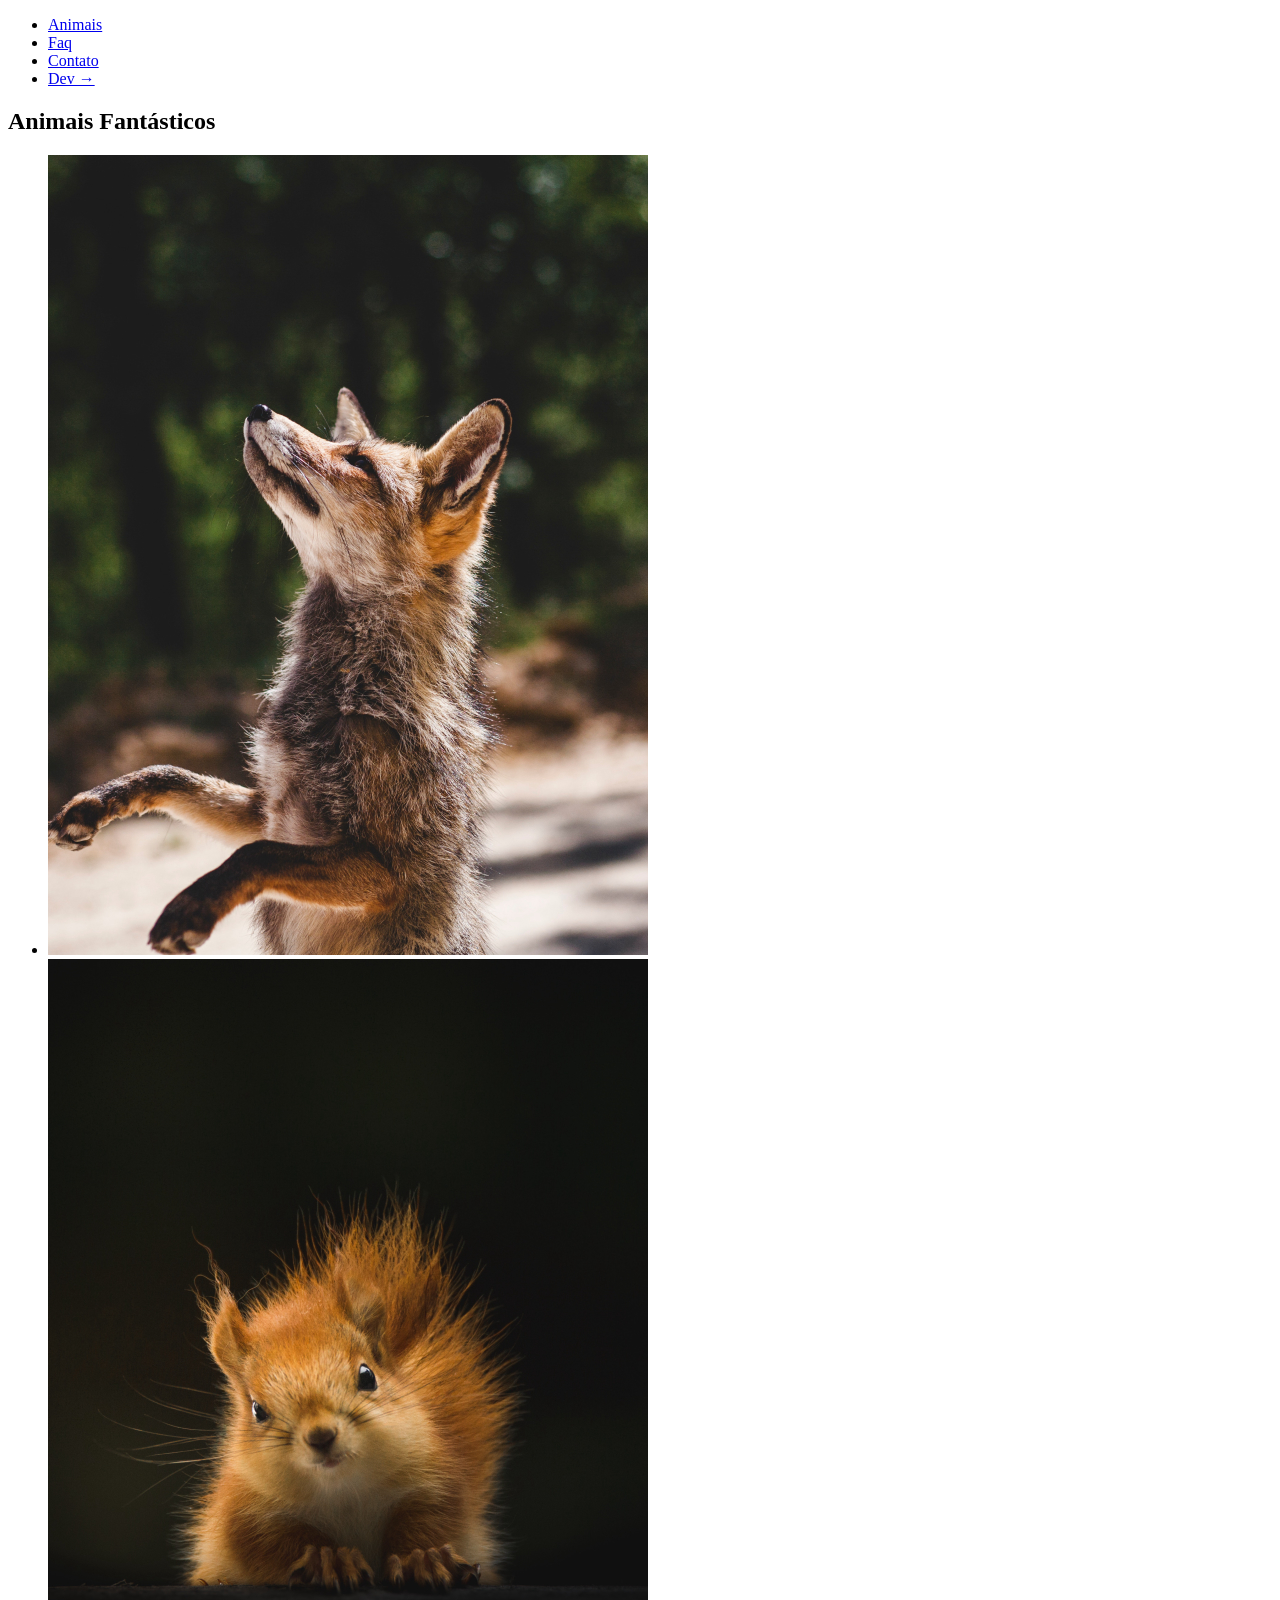
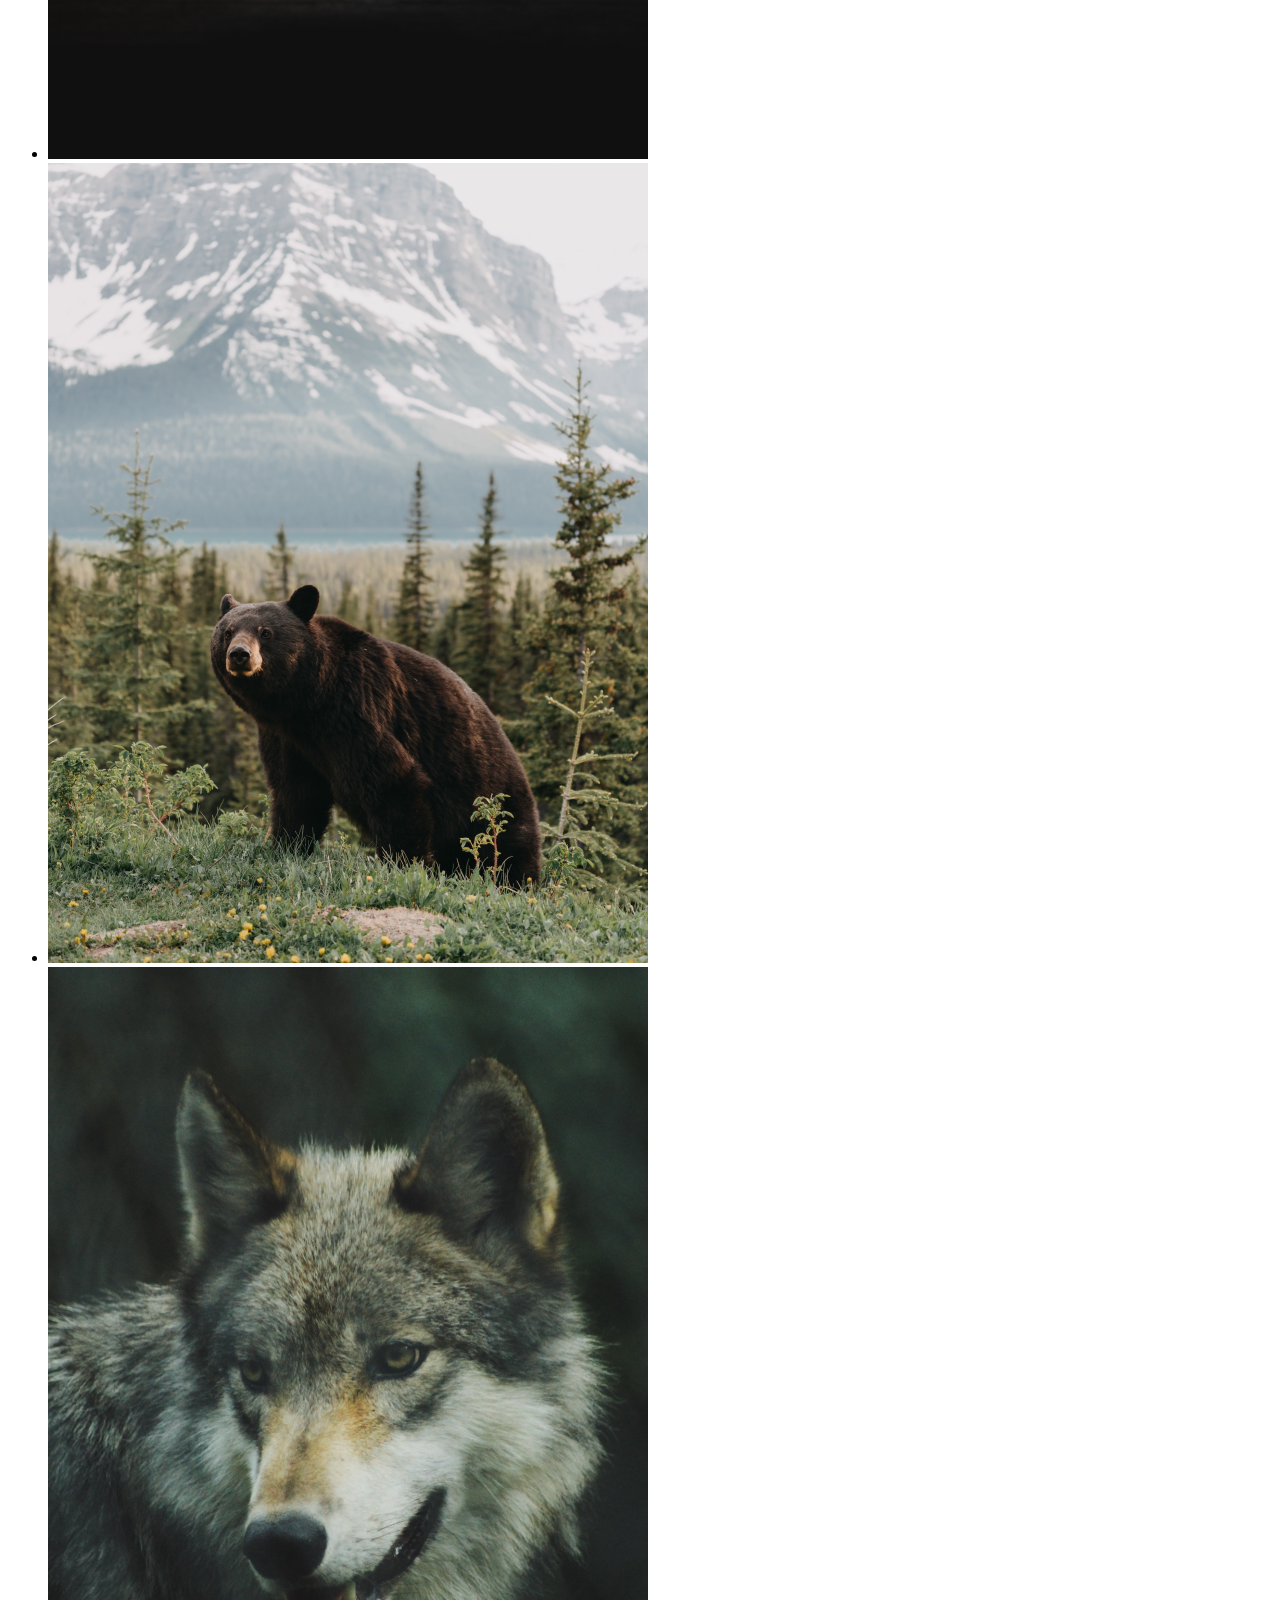
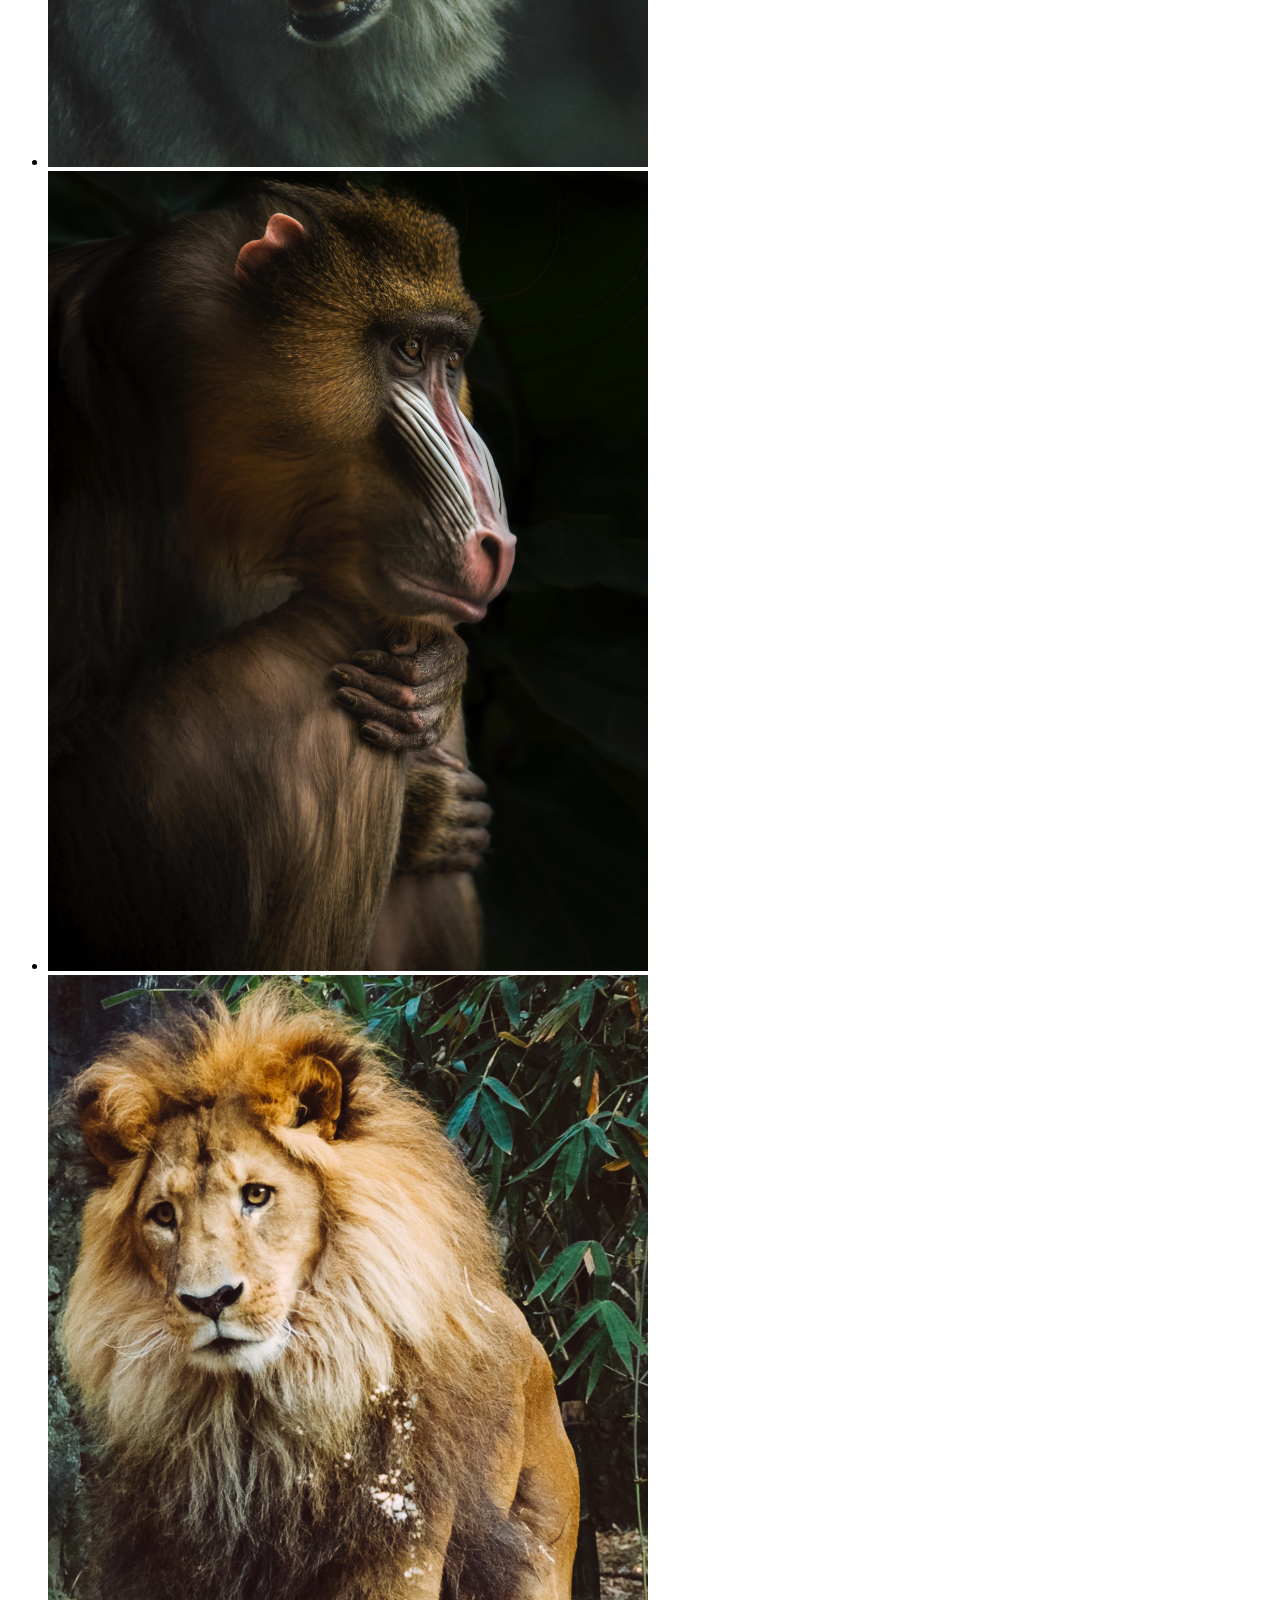
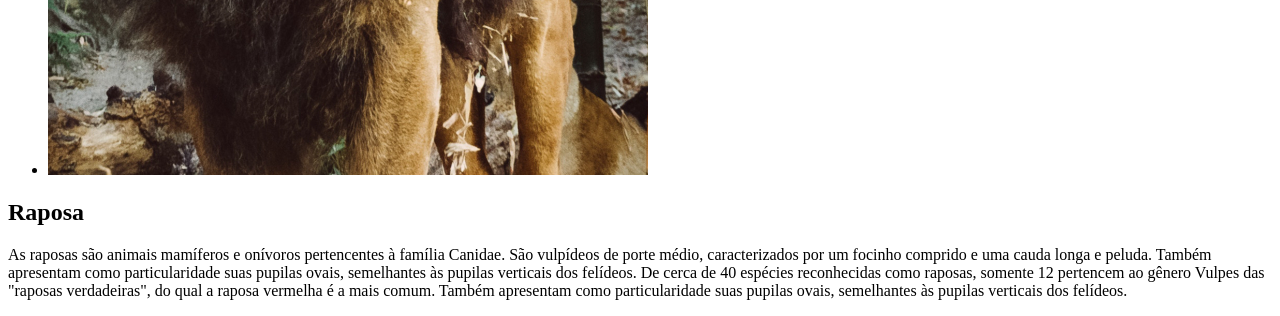
==== animais-fantasticos/index.html @ edff0da5 "first commit do projeto Animais Fantásticos" ====
<!DOCTYPE html>
<html lang="pt-br">
  <head>
    <meta charset="UTF-8" />
    <meta name="viewport" content="width=device-width, initial-scale=1.0" />
    <title>Animais Fantásticos</title>
    <link rel="stylesheet" href="./css/style.css" />
  </head>
  <body>
    <nav class="menu">
      <ul>
        <li><a href="#animais">Animais</a></li>
        <li><a href="#faq">Faq</a></li>
        <li><a href="#contato">Contato</a></li>
        <li><a href="https://www.origamid.com/">Dev →</a></li>
      </ul>
    </nav>
    <section class="grid-section animais" id="animais">
      <h1 class="titulo">Animais Fantásticos</h1>
      <ul>
        <li><img src="./img/imagem1.jpg" /></li>
        <li><img src="./img/imagem2.jpg" /></li>
        <li><img src="./img/imagem3.jpg" /></li>
        <li><img src="./img/imagem4.jpg" /></li>
        <li><img src="./img/imagem5.jpg" /></li>
        <li><img src="./img/imagem6.jpg" /></li>
      </ul>
      <div class="animais-descricao">
        <section>
          <h2>Raposa</h2>
          <p>
            As raposas são animais mamíferos e onívoros pertencentes à família
            Canidae. São vulpídeos de porte médio, caracterizados por um focinho
            comprido e uma cauda longa e peluda. Também apresentam como
            particularidade suas pupilas ovais, semelhantes às pupilas verticais
            dos felídeos. De cerca de 40 espécies reconhecidas como raposas,
            somente 12 pertencem ao gênero Vulpes das "raposas verdadeiras", do
            qual a raposa vermelha é a mais comum. Também apresentam como
            particularidade suas pupilas ovais, semelhantes às pupilas verticais
            dos felídeos.
          </p>
        </section>
      </div>
    </section>

    <script src="./script.js"></script>
  </body>
</html>
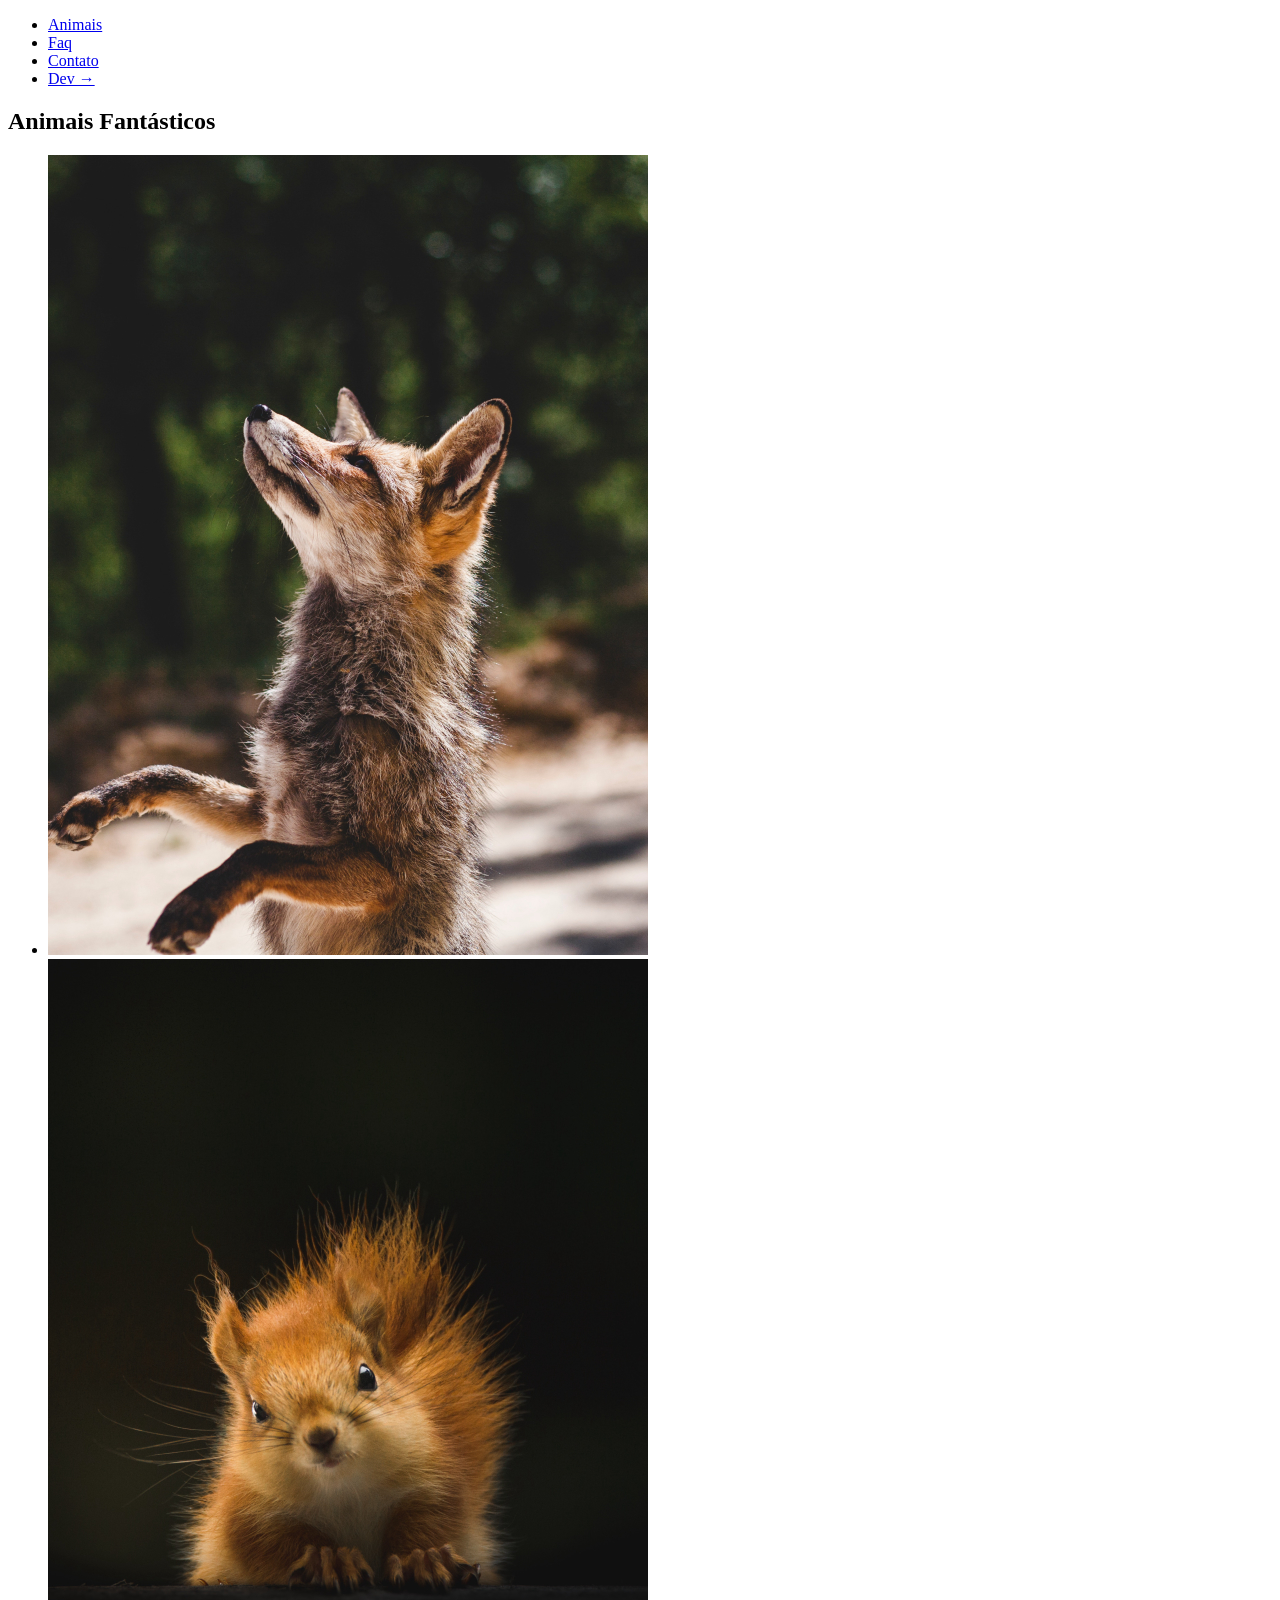
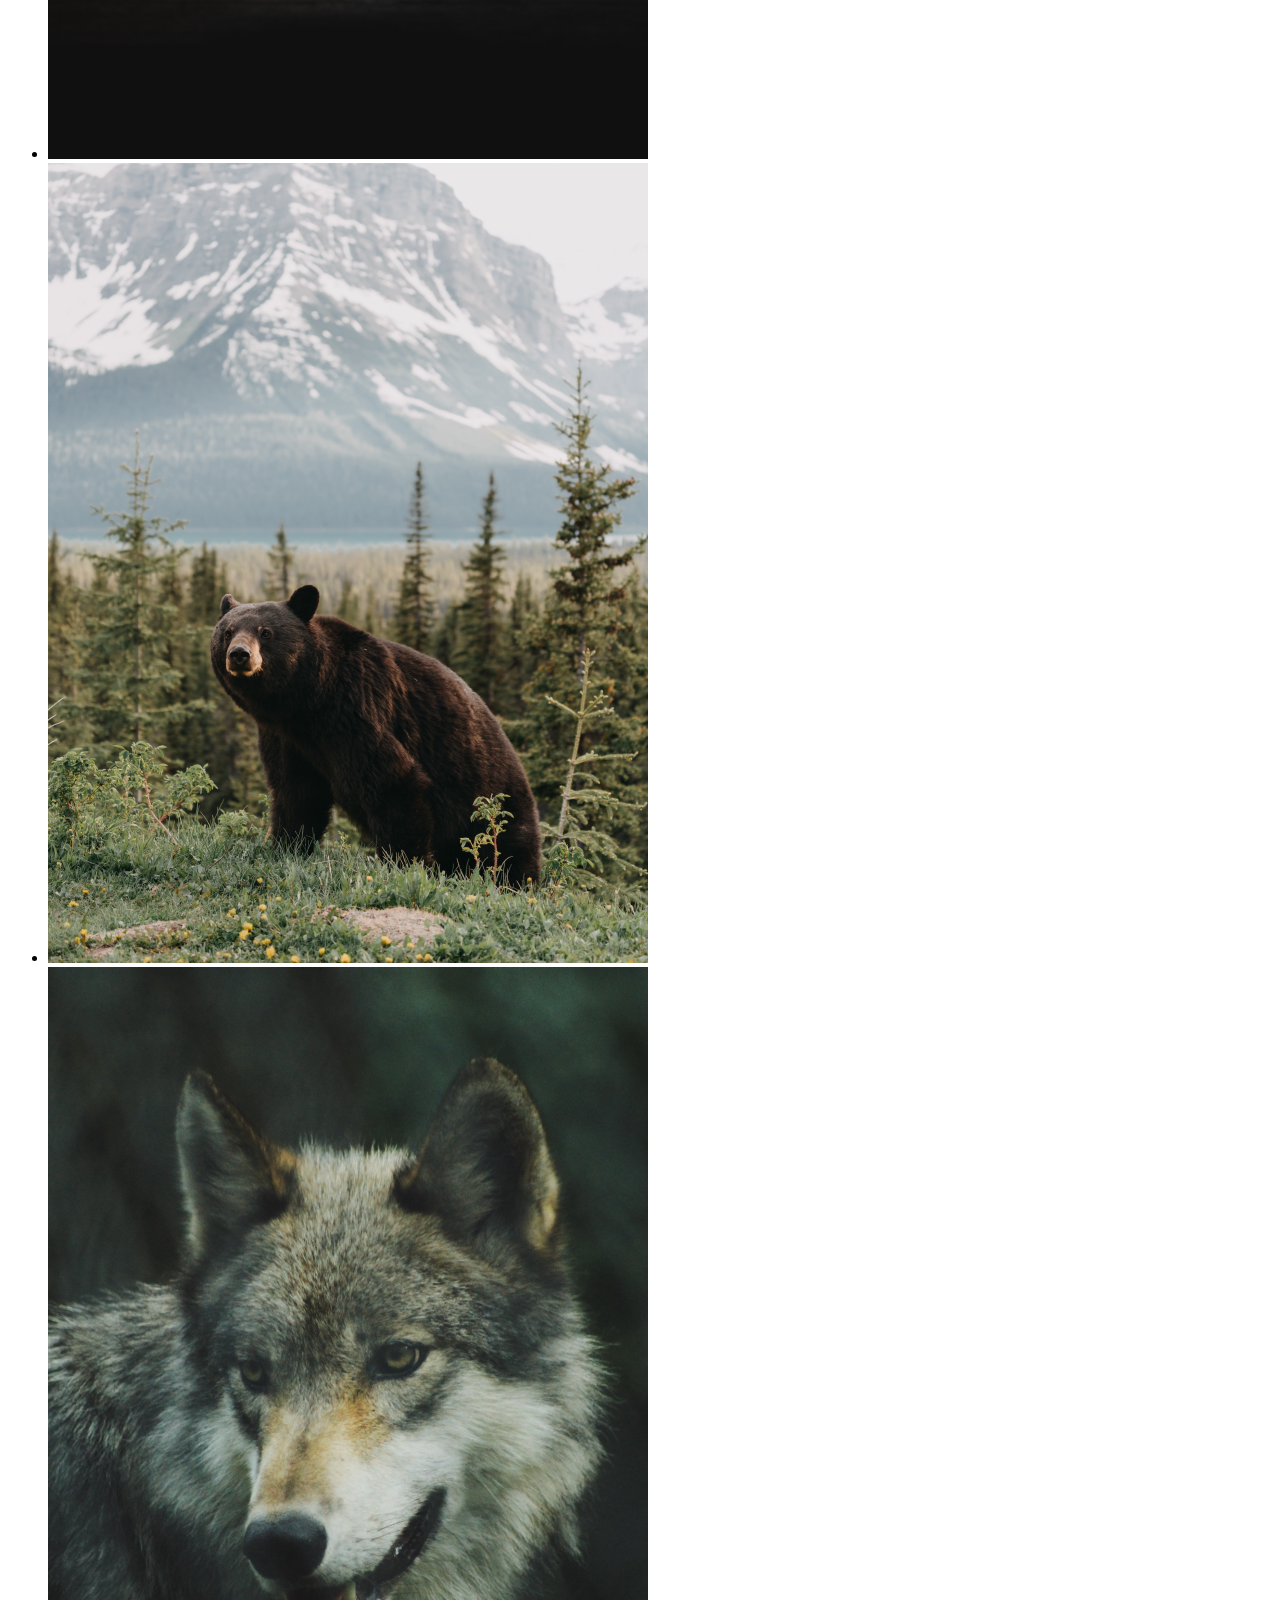
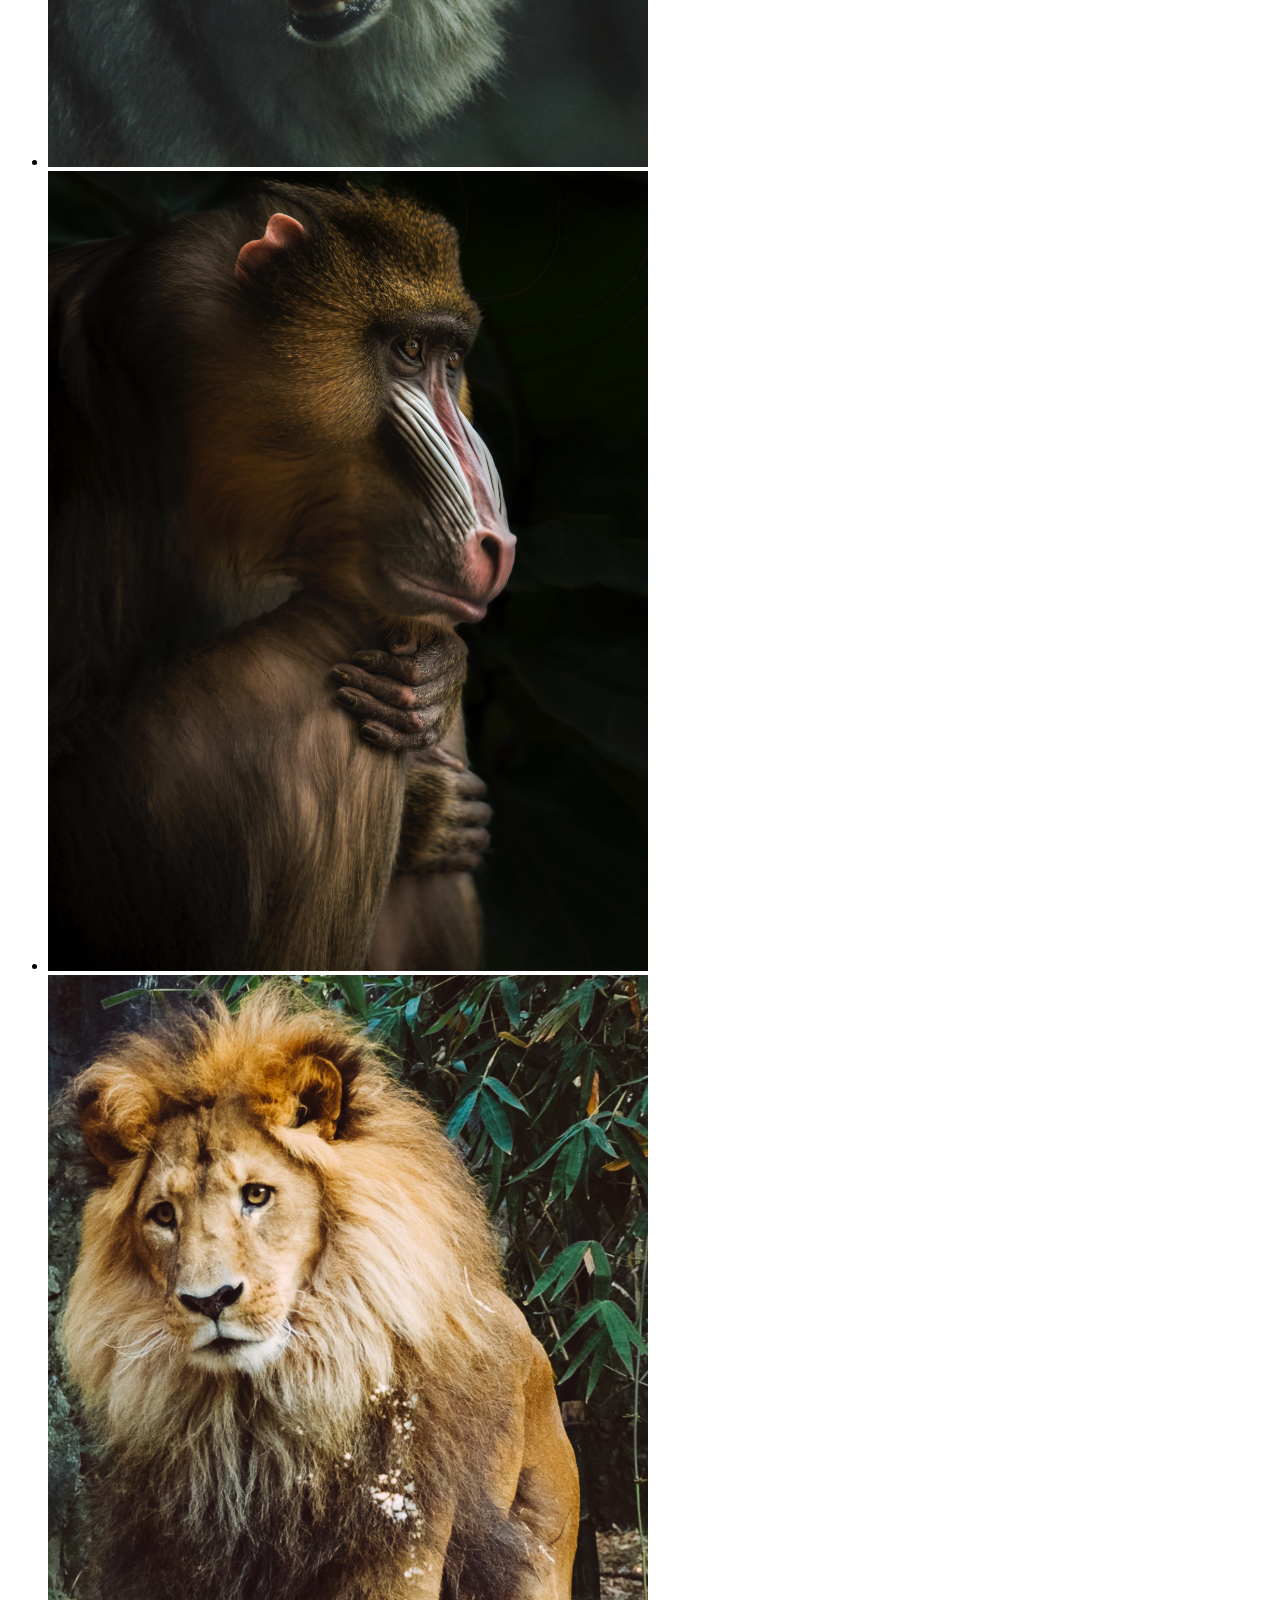
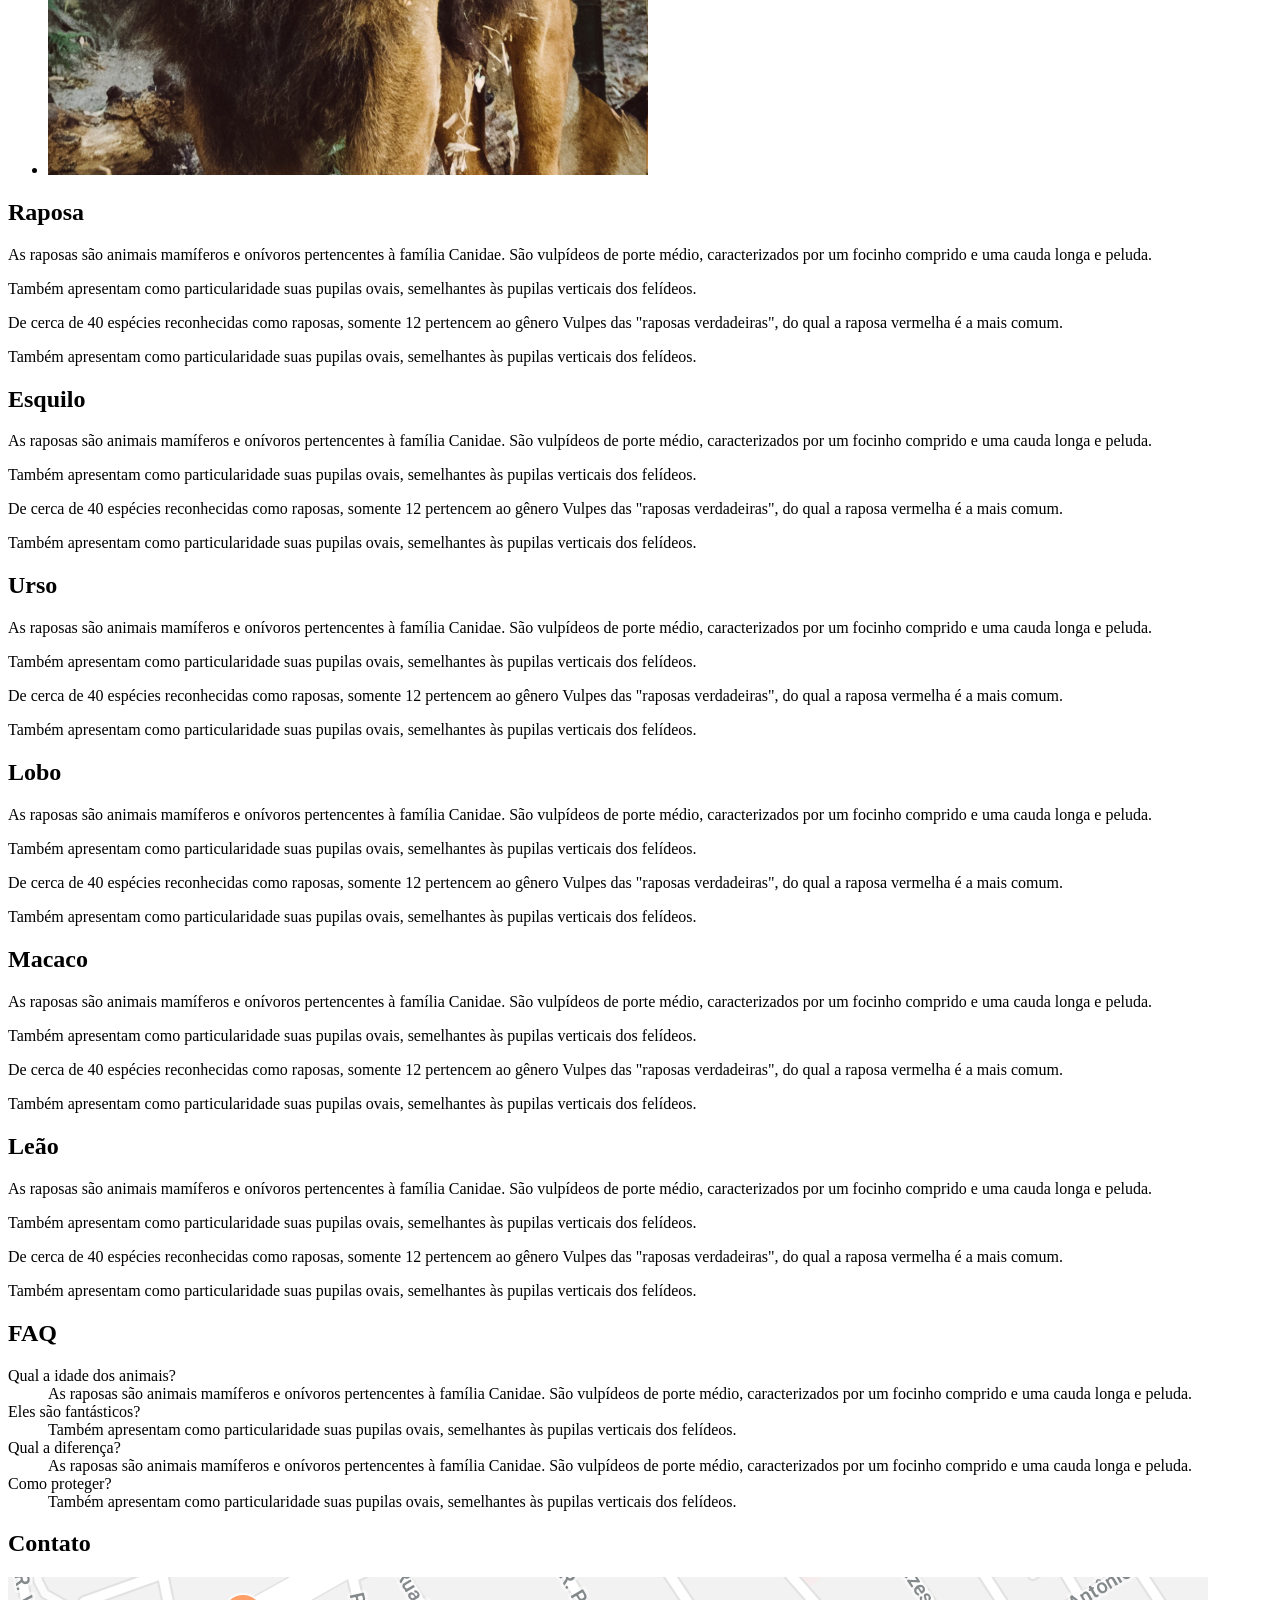
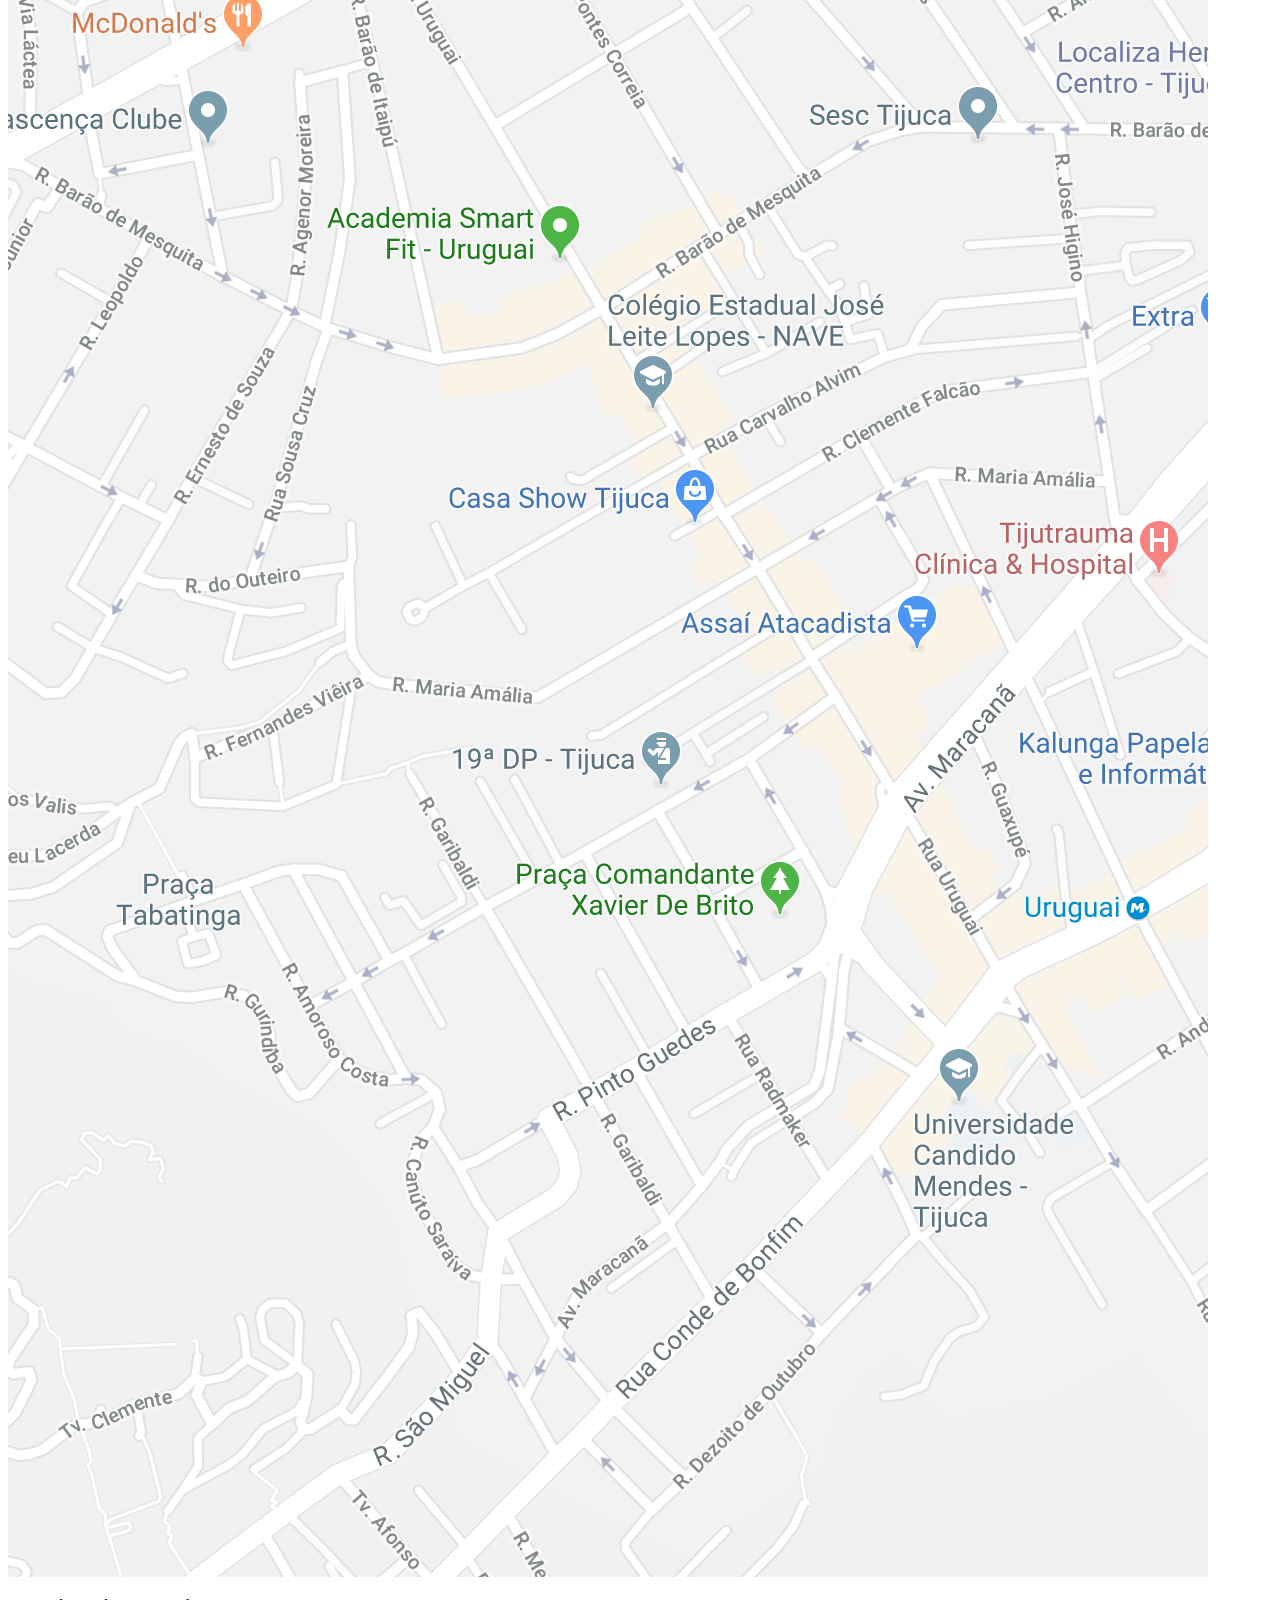
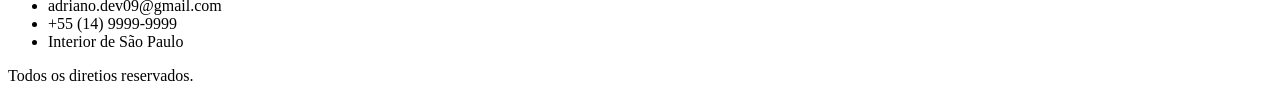
==== commit 6af6086a: "Adicionado a estrutura do site" ====
--- a/animais-fantasticos/index.html
+++ b/animais-fantasticos/index.html
@@ -28,21 +28,181 @@
       <div class="animais-descricao">
         <section>
           <h2>Raposa</h2>
-          <p>
-            As raposas são animais mamíferos e onívoros pertencentes à família
-            Canidae. São vulpídeos de porte médio, caracterizados por um focinho
-            comprido e uma cauda longa e peluda. Também apresentam como
-            particularidade suas pupilas ovais, semelhantes às pupilas verticais
-            dos felídeos. De cerca de 40 espécies reconhecidas como raposas,
-            somente 12 pertencem ao gênero Vulpes das "raposas verdadeiras", do
-            qual a raposa vermelha é a mais comum. Também apresentam como
-            particularidade suas pupilas ovais, semelhantes às pupilas verticais
-            dos felídeos.
+
+          <p>
+            As raposas são animais mamíferos e onívoros pertencentes à família
+            Canidae. São vulpídeos de porte médio, caracterizados por um focinho
+            comprido e uma cauda longa e peluda.
+          </p>
+          <p>
+            Também apresentam como particularidade suas pupilas ovais,
+            semelhantes às pupilas verticais dos felídeos.
+          </p>
+          <p>
+            De cerca de 40 espécies reconhecidas como raposas, somente 12
+            pertencem ao gênero Vulpes das "raposas verdadeiras", do qual a
+            raposa vermelha é a mais comum.
+          </p>
+          <p>
+            Também apresentam como particularidade suas pupilas ovais,
+            semelhantes às pupilas verticais dos felídeos.
+          </p>
+        </section>
+        <section>
+          <h2>Esquilo</h2>
+
+          <p>
+            As raposas são animais mamíferos e onívoros pertencentes à família
+            Canidae. São vulpídeos de porte médio, caracterizados por um focinho
+            comprido e uma cauda longa e peluda.
+          </p>
+          <p>
+            Também apresentam como particularidade suas pupilas ovais,
+            semelhantes às pupilas verticais dos felídeos.
+          </p>
+          <p>
+            De cerca de 40 espécies reconhecidas como raposas, somente 12
+            pertencem ao gênero Vulpes das "raposas verdadeiras", do qual a
+            raposa vermelha é a mais comum.
+          </p>
+          <p>
+            Também apresentam como particularidade suas pupilas ovais,
+            semelhantes às pupilas verticais dos felídeos.
+          </p>
+        </section>
+
+        <section>
+          <h2>Urso</h2>
+
+          <p>
+            As raposas são animais mamíferos e onívoros pertencentes à família
+            Canidae. São vulpídeos de porte médio, caracterizados por um focinho
+            comprido e uma cauda longa e peluda.
+          </p>
+          <p>
+            Também apresentam como particularidade suas pupilas ovais,
+            semelhantes às pupilas verticais dos felídeos.
+          </p>
+          <p>
+            De cerca de 40 espécies reconhecidas como raposas, somente 12
+            pertencem ao gênero Vulpes das "raposas verdadeiras", do qual a
+            raposa vermelha é a mais comum.
+          </p>
+          <p>
+            Também apresentam como particularidade suas pupilas ovais,
+            semelhantes às pupilas verticais dos felídeos.
+          </p>
+        </section>
+
+        <section>
+          <h2>Lobo</h2>
+
+          <p>
+            As raposas são animais mamíferos e onívoros pertencentes à família
+            Canidae. São vulpídeos de porte médio, caracterizados por um focinho
+            comprido e uma cauda longa e peluda.
+          </p>
+          <p>
+            Também apresentam como particularidade suas pupilas ovais,
+            semelhantes às pupilas verticais dos felídeos.
+          </p>
+          <p>
+            De cerca de 40 espécies reconhecidas como raposas, somente 12
+            pertencem ao gênero Vulpes das "raposas verdadeiras", do qual a
+            raposa vermelha é a mais comum.
+          </p>
+          <p>
+            Também apresentam como particularidade suas pupilas ovais,
+            semelhantes às pupilas verticais dos felídeos.
+          </p>
+        </section>
+
+        <section>
+          <h2>Macaco</h2>
+
+          <p>
+            As raposas são animais mamíferos e onívoros pertencentes à família
+            Canidae. São vulpídeos de porte médio, caracterizados por um focinho
+            comprido e uma cauda longa e peluda.
+          </p>
+          <p>
+            Também apresentam como particularidade suas pupilas ovais,
+            semelhantes às pupilas verticais dos felídeos.
+          </p>
+          <p>
+            De cerca de 40 espécies reconhecidas como raposas, somente 12
+            pertencem ao gênero Vulpes das "raposas verdadeiras", do qual a
+            raposa vermelha é a mais comum.
+          </p>
+          <p>
+            Também apresentam como particularidade suas pupilas ovais,
+            semelhantes às pupilas verticais dos felídeos.
+          </p>
+        </section>
+
+        <section>
+          <h2>Leão</h2>
+
+          <p>
+            As raposas são animais mamíferos e onívoros pertencentes à família
+            Canidae. São vulpídeos de porte médio, caracterizados por um focinho
+            comprido e uma cauda longa e peluda.
+          </p>
+          <p>
+            Também apresentam como particularidade suas pupilas ovais,
+            semelhantes às pupilas verticais dos felídeos.
+          </p>
+          <p>
+            De cerca de 40 espécies reconhecidas como raposas, somente 12
+            pertencem ao gênero Vulpes das "raposas verdadeiras", do qual a
+            raposa vermelha é a mais comum.
+          </p>
+          <p>
+            Também apresentam como particularidade suas pupilas ovais,
+            semelhantes às pupilas verticais dos felídeos.
           </p>
         </section>
       </div>
     </section>
-
+    <section class="grid-section faq" id="faq">
+      <h1>FAQ</h1>
+      <dl>
+        <dt>Qual a idade dos animais?</dt>
+        <dd>
+          As raposas são animais mamíferos e onívoros pertencentes à família
+          Canidae. São vulpídeos de porte médio, caracterizados por um focinho
+          comprido e uma cauda longa e peluda.
+        </dd>
+        <dt>Eles são fantásticos?</dt>
+        <dd>
+          Também apresentam como particularidade suas pupilas ovais, semelhantes
+          às pupilas verticais dos felídeos.
+        </dd>
+        <dt>Qual a diferença?</dt>
+        <dd>
+          As raposas são animais mamíferos e onívoros pertencentes à família
+          Canidae. São vulpídeos de porte médio, caracterizados por um focinho
+          comprido e uma cauda longa e peluda.
+        </dd>
+        <dt>Como proteger?</dt>
+        <dd>
+          Também apresentam como particularidade suas pupilas ovais, semelhantes
+          às pupilas verticais dos felídeos.
+        </dd>
+      </dl>
+    </section>
+    <section class="grid-section contato" id="contato">
+      <h1>Contato</h1>
+      <div class="mapa"><img src="./img/mapa.png" /></div>
+      <ul class="dados">
+        <li>adriano.dev09@gmail.com</li>
+        <li>+55 (14) 9999-9999</li>
+        <li>Interior de São Paulo</li>
+      </ul>
+    </section>
+    <footer class="copy">
+      <p>Todos os diretios reservados.</p>
+    </footer>
     <script src="./script.js"></script>
   </body>
 </html>
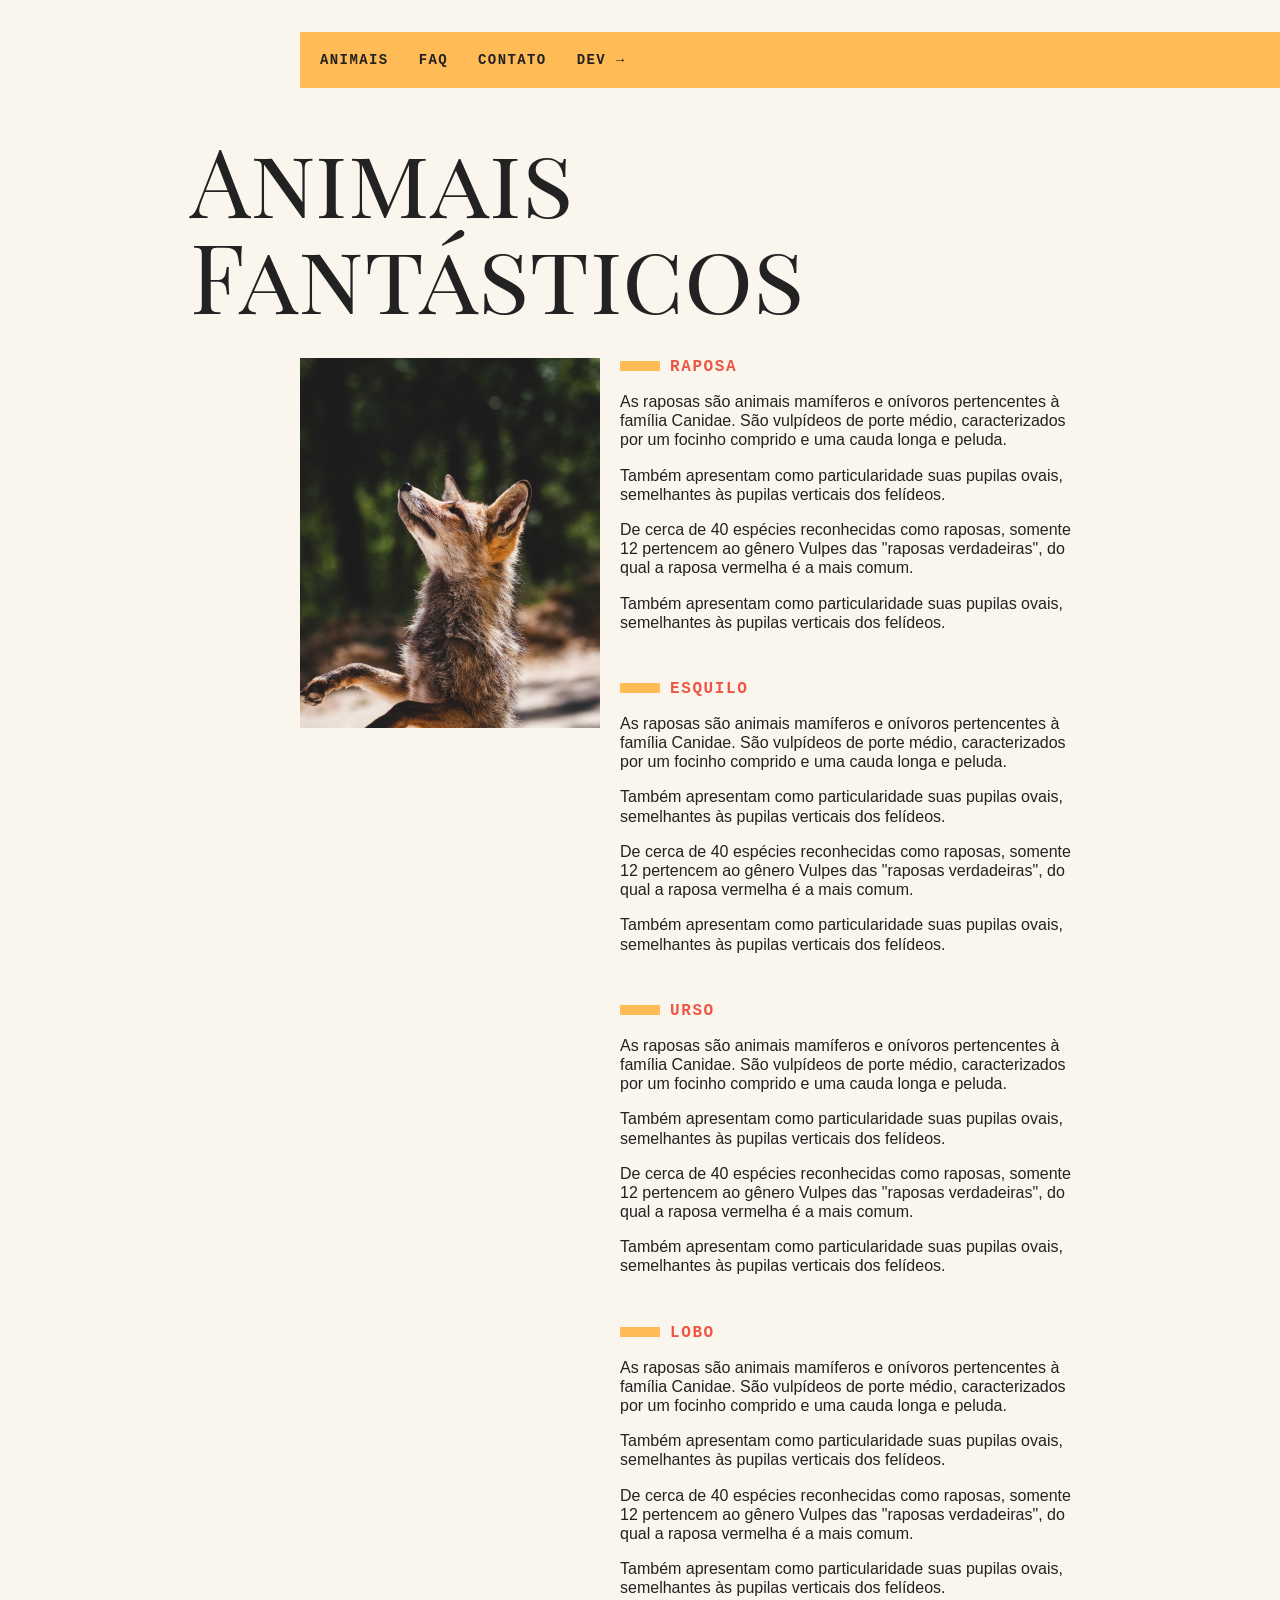
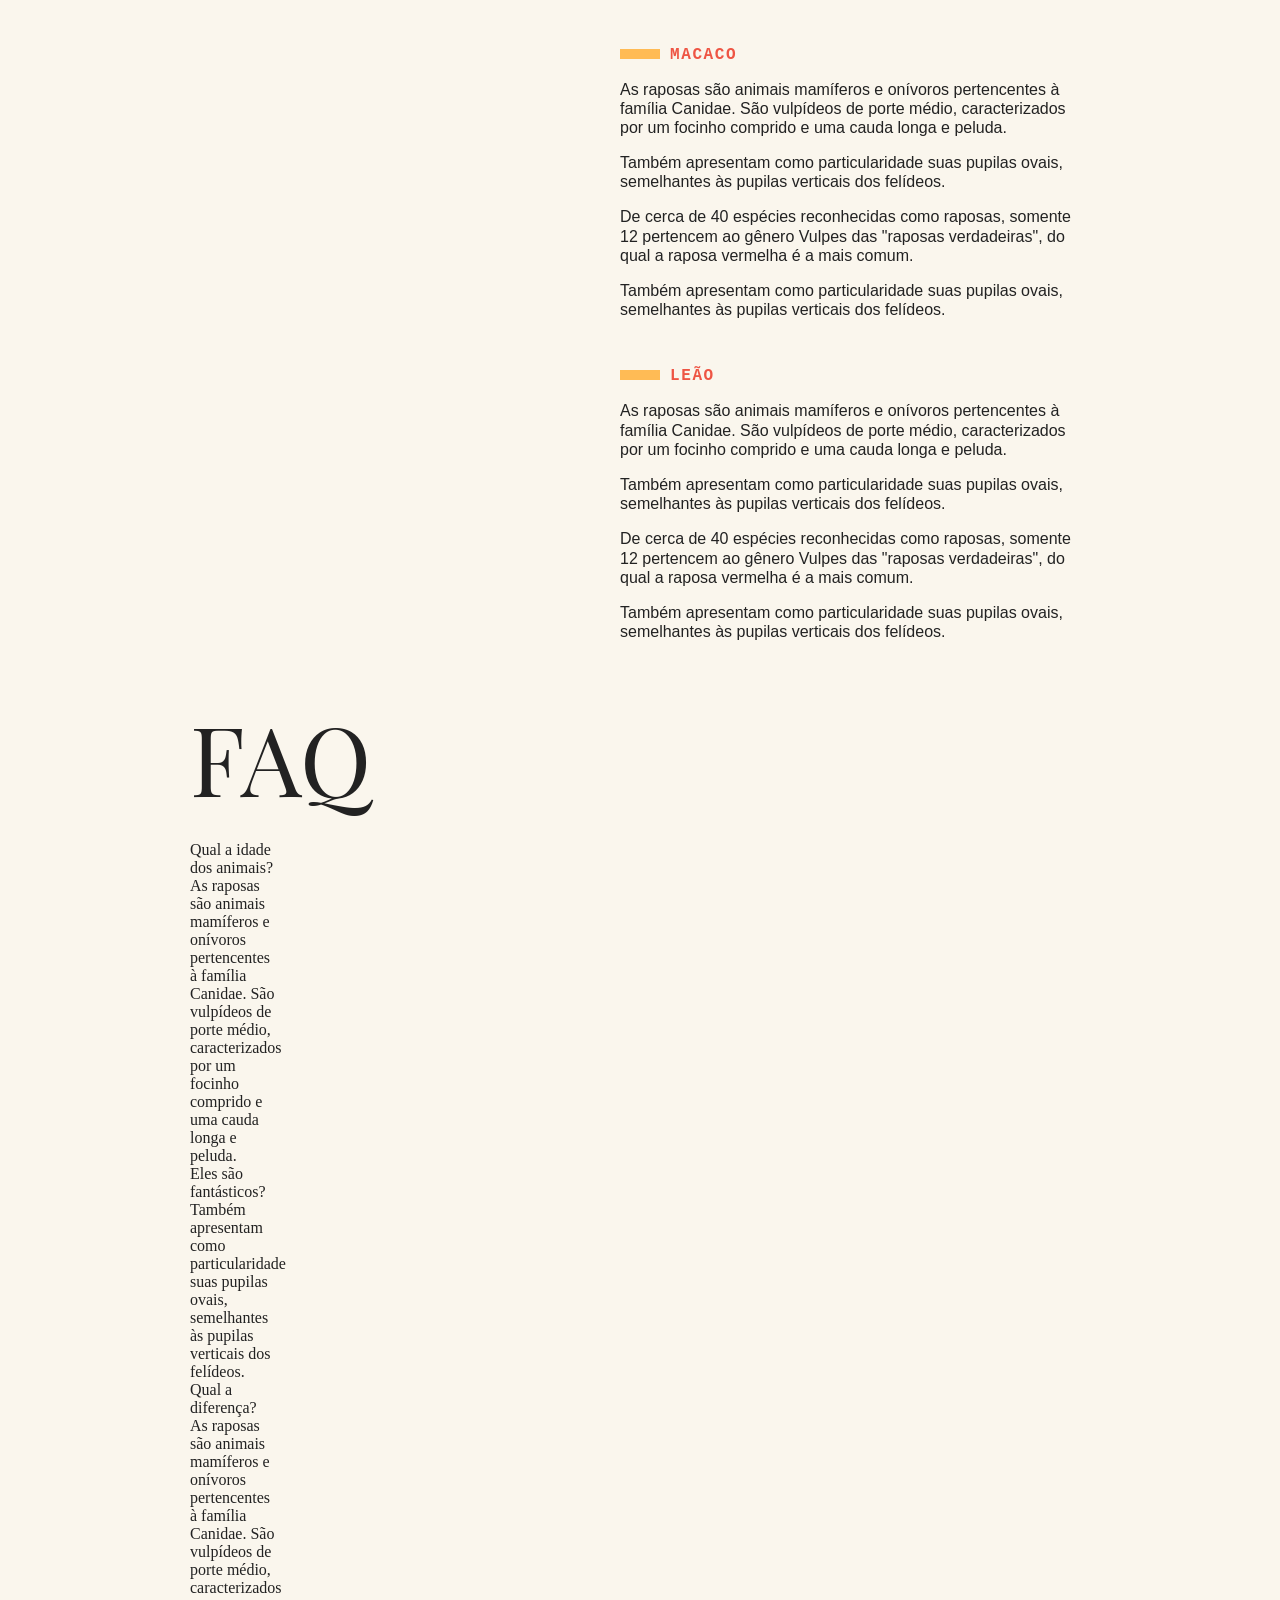
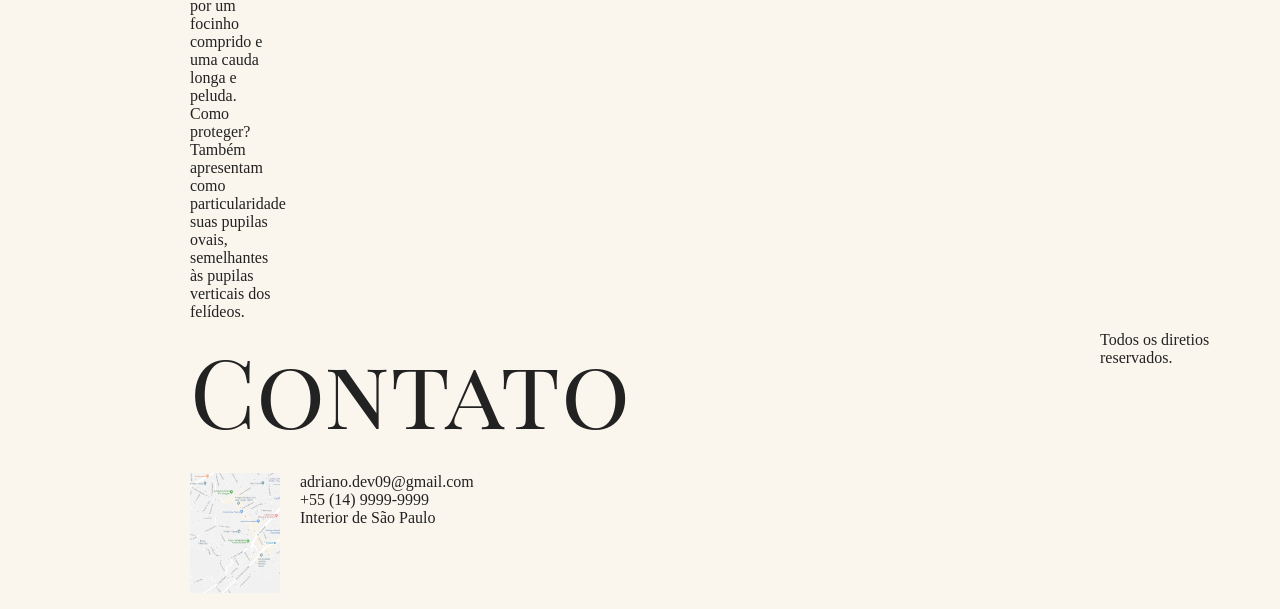
==== commit cdb020c1: "Estilizado animais" ====
--- a/animais-fantasticos/index.html
+++ b/animais-fantasticos/index.html
@@ -4,6 +4,12 @@
     <meta charset="UTF-8" />
     <meta name="viewport" content="width=device-width, initial-scale=1.0" />
     <title>Animais Fantásticos</title>
+    <link rel="preconnect" href="https://fonts.googleapis.com" />
+    <link rel="preconnect" href="https://fonts.gstatic.com" crossorigin />
+    <link
+      href="https://fonts.googleapis.com/css2?family=Playfair+Display+SC&display=swap"
+      rel="stylesheet"
+    />
     <link rel="stylesheet" href="./css/style.css" />
   </head>
   <body>
@@ -17,7 +23,7 @@
     </nav>
     <section class="grid-section animais" id="animais">
       <h1 class="titulo">Animais Fantásticos</h1>
-      <ul>
+      <ul class="animais-lista">
         <li><img src="./img/imagem1.jpg" /></li>
         <li><img src="./img/imagem2.jpg" /></li>
         <li><img src="./img/imagem3.jpg" /></li>
@@ -165,7 +171,7 @@
       </div>
     </section>
     <section class="grid-section faq" id="faq">
-      <h1>FAQ</h1>
+      <h1 class="titulo">FAQ</h1>
       <dl>
         <dt>Qual a idade dos animais?</dt>
         <dd>
@@ -192,7 +198,7 @@
       </dl>
     </section>
     <section class="grid-section contato" id="contato">
-      <h1>Contato</h1>
+      <h1 class="titulo">Contato</h1>
       <div class="mapa"><img src="./img/mapa.png" /></div>
       <ul class="dados">
         <li>adriano.dev09@gmail.com</li>
--- a/animais-fantasticos/css/style.css
+++ b/animais-fantasticos/css/style.css
@@ -0,0 +1,126 @@
+body,
+h1,
+h2,
+ul,
+li,
+p,
+dd,
+dt,
+dl {
+  margin: 0px;
+  padding: 0px;
+}
+
+img {
+  display: block;
+  max-width: 100%; /* Isso evita que a imagem passe do tamanho do container e faz com que fique responsiva */
+}
+
+ul {
+  list-style: none;
+}
+
+body {
+  background: #faf6ed;
+  color: #222;
+  -webkit-font-smoothing: antialiased;
+  display: grid;
+  grid-template-columns: 1fr 120px minmax(300px, 800px) 1fr;
+}
+/* .Menu é classe para a tag Nav */
+.menu {
+  grid-column: 3 / 5; /* Vai da linha da coluna 3 até a linha da coluna 5  */
+  margin-top: 2rem;
+  margin-bottom: 2rem;
+  background: #fb5;
+}
+
+.menu ul {
+  display: flex;
+  flex-wrap: wrap;
+  padding: 10px;
+}
+
+.menu li a {
+  display: block;
+  padding: 10px;
+  margin-right: 10px;
+  color: #222;
+  text-decoration: none;
+  font-family: "IBM Plex Mono", monospace;
+  font-weight: bold;
+  text-transform: uppercase;
+  font-size: 0.875rem;
+  letter-spacing: 0.1em;
+}
+
+.grid-section {
+  grid-column: 2 / 4;
+  width: 100%;
+  box-sizing: border-box;
+  padding: 10px;
+  display: grid;
+  grid-template-columns: 90px 300px 1fr;
+  grid-gap: 20px;
+}
+
+.titulo {
+  font-family: "Playfair Display SC", georgia;
+  font-size: 6rem;
+  line-height: 1;
+  font-weight: 400;
+  margin-bottom: 1rem;
+  grid-column: 1 / 4;
+}
+
+.animais h2 {
+  font-family: "IBM Plex Mono", monospace;
+  font-size: 1rem;
+  text-transform: uppercase;
+  letter-spacing: 0.1em;
+  margin-bottom: 1rem;
+  color: #e54;
+}
+
+.animais h2::before {
+  content: "";
+  display: inline-block;
+  width: 40px;
+  height: 10px;
+  margin-right: 10px;
+  background: #fb5;
+}
+
+.animais p {
+  font-family: Helvetica, Arial;
+  line-height: 1.2;
+  margin-bottom: 1rem;
+}
+
+.animais-lista {
+  height: 370px;
+  overflow-y: scroll;
+  grid-column: 2;
+}
+
+.animais-lista::-webkit-scrollbar {
+  width: 18px;
+}
+
+.animais-lista::-webkit-scrollbar-thumb {
+  background: #fb5;
+  border-left: 4px solid #faf6ed;
+  border-right: 4px solid #faf6ed;
+}
+
+.animais-lista::-webkit-scrollbar-track {
+  background: #faf6ed;
+}
+
+.animais-descricao {
+  grid-column: 3;
+}
+
+.animais-descricao section {
+  margin-bottom: 3rem;
+}
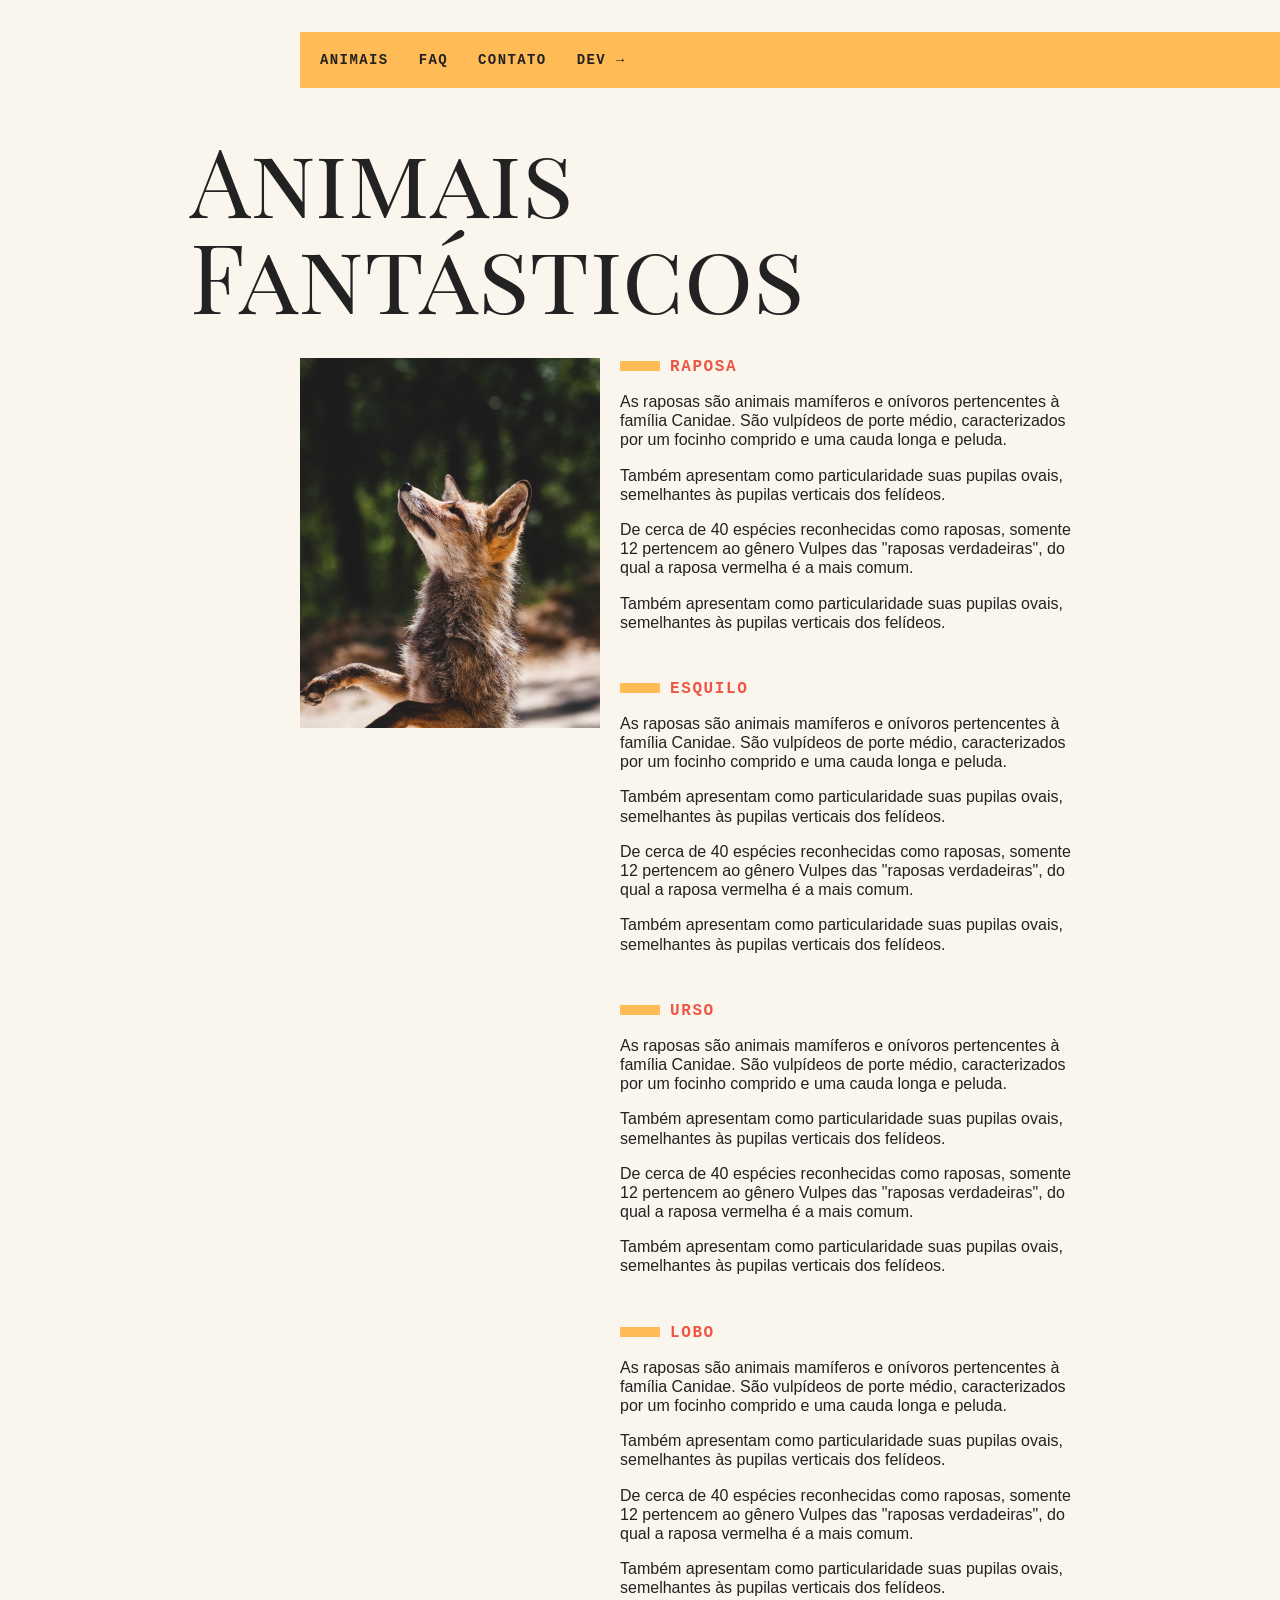
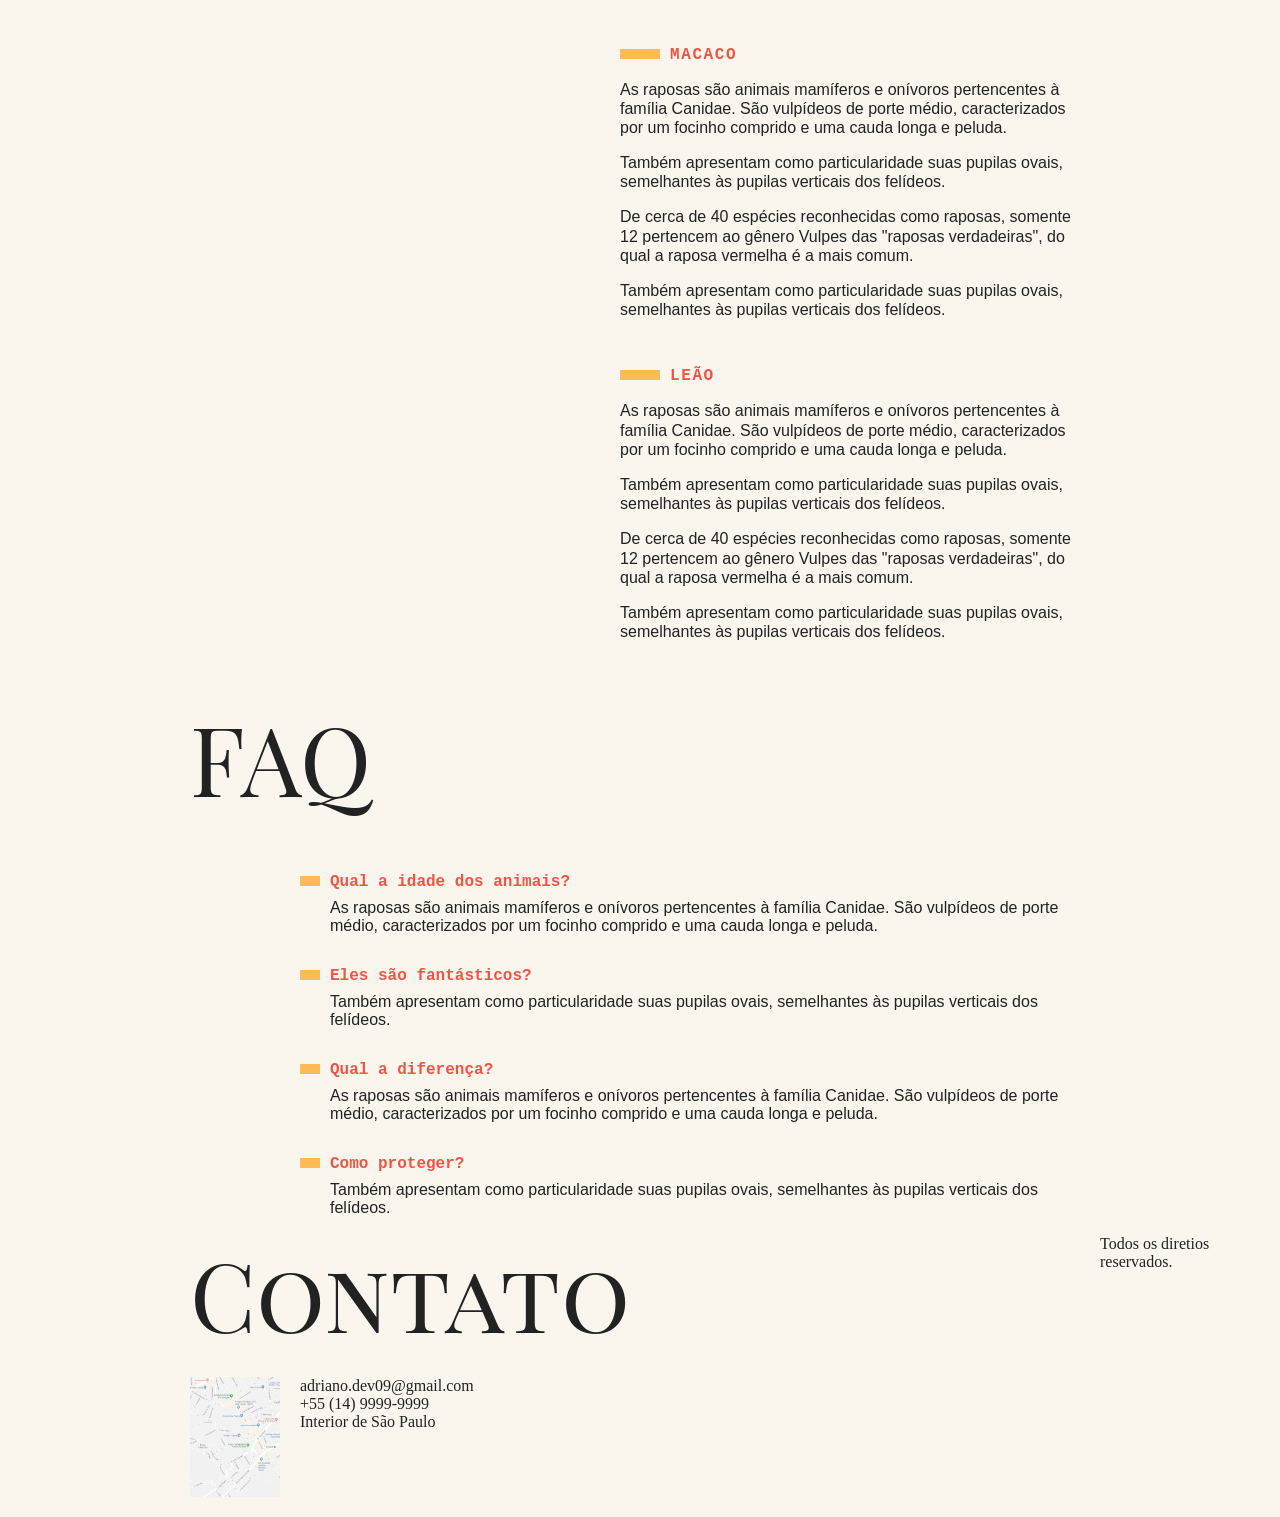
==== commit d9cc4b36: "Iniciando a parte de contato" ====
--- a/animais-fantasticos/index.html
+++ b/animais-fantasticos/index.html
@@ -172,7 +172,7 @@
     </section>
     <section class="grid-section faq" id="faq">
       <h1 class="titulo">FAQ</h1>
-      <dl>
+      <dl class="faq-lista">
         <dt>Qual a idade dos animais?</dt>
         <dd>
           As raposas são animais mamíferos e onívoros pertencentes à família
--- a/animais-fantasticos/css/style.css
+++ b/animais-fantasticos/css/style.css
@@ -124,3 +124,30 @@
 .animais-descricao section {
   margin-bottom: 3rem;
 }
+
+.faq-lista {
+  grid-column: 2 / 4;
+}
+
+.faq-lista dt {
+  font-family: "IBM Plex Mono", monospace;
+  font-weight: bold;
+  margin-top: 2rem;
+  margin-bottom: 0.5rem;
+  color: #e54;
+}
+
+.faq-lista dt::before {
+  content: "";
+  display: inline-block;
+  width: 20px;
+  height: 10px;
+  margin-right: 10px;
+  background: #fb5;
+}
+
+.faq-lista dd {
+  font-family: Helvetica, Arial;
+  margin-bottom: 0.5rem;
+  margin-left: 30px;
+}
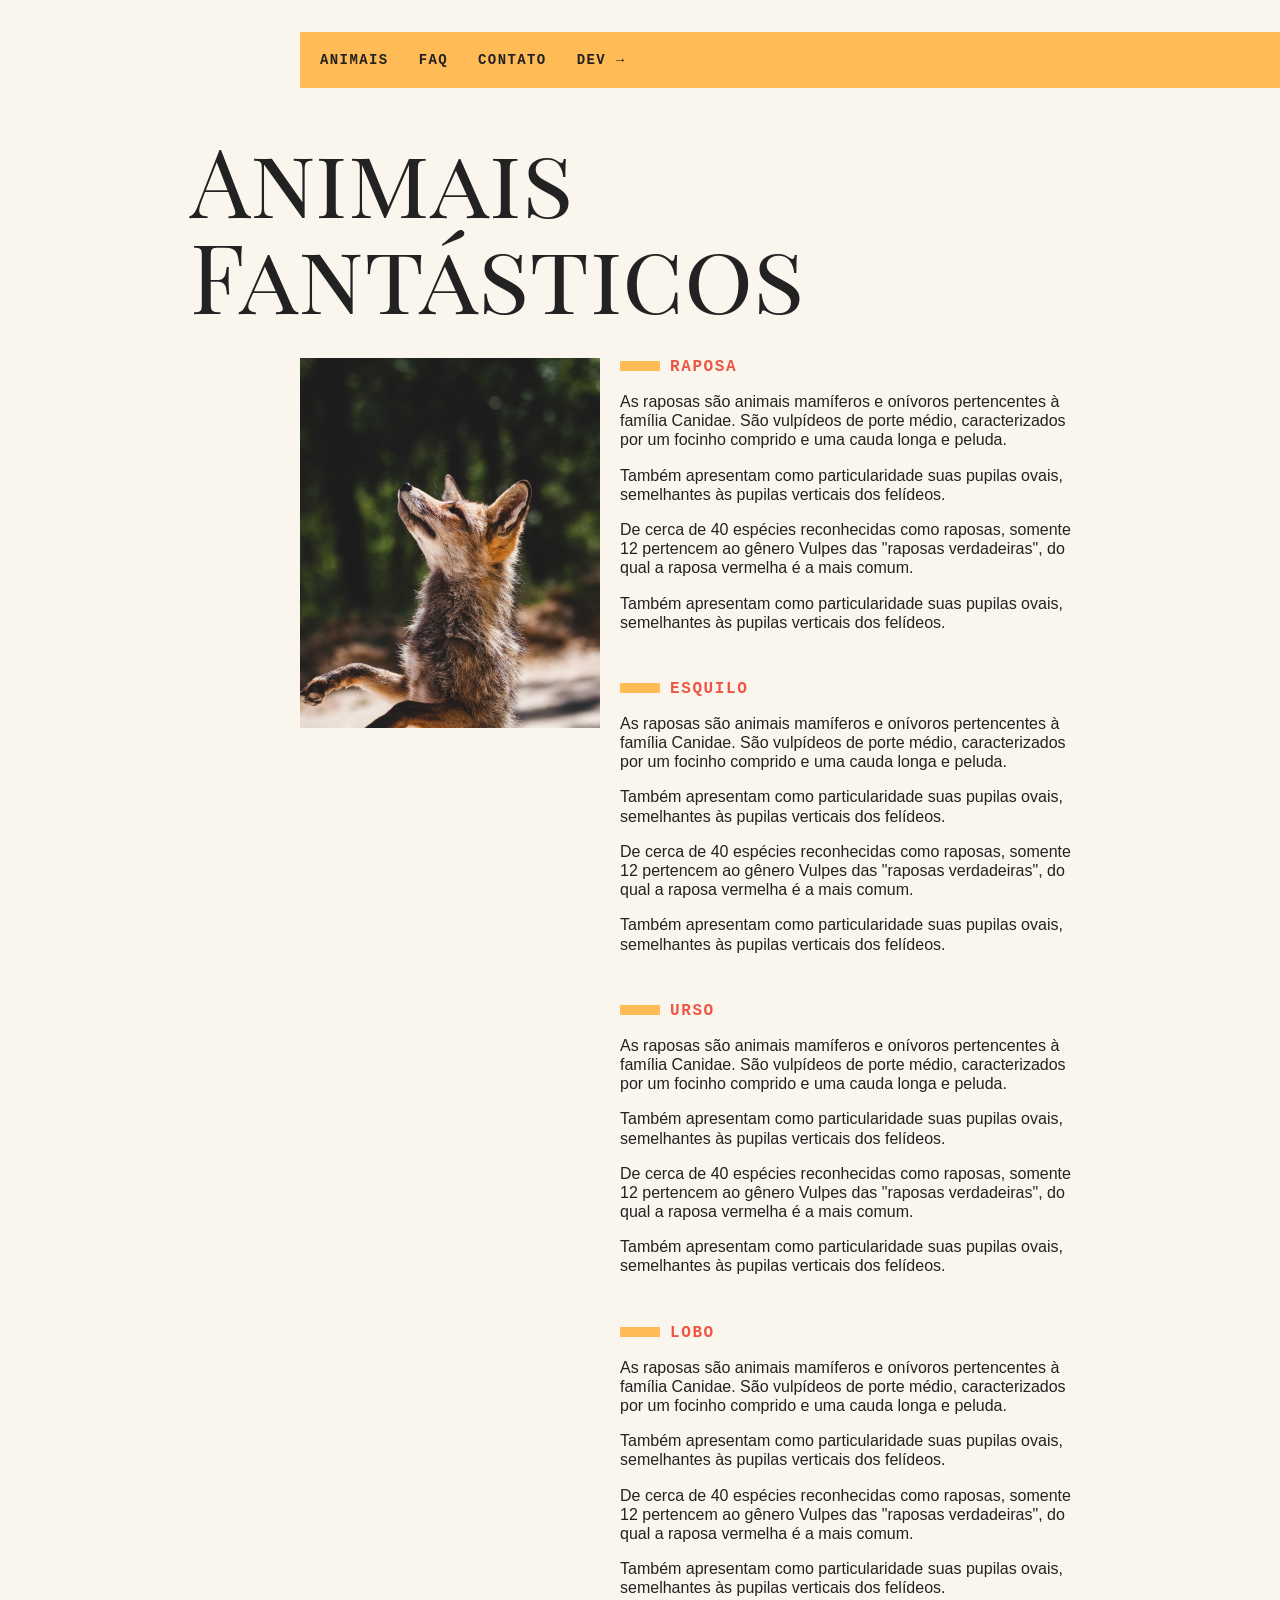
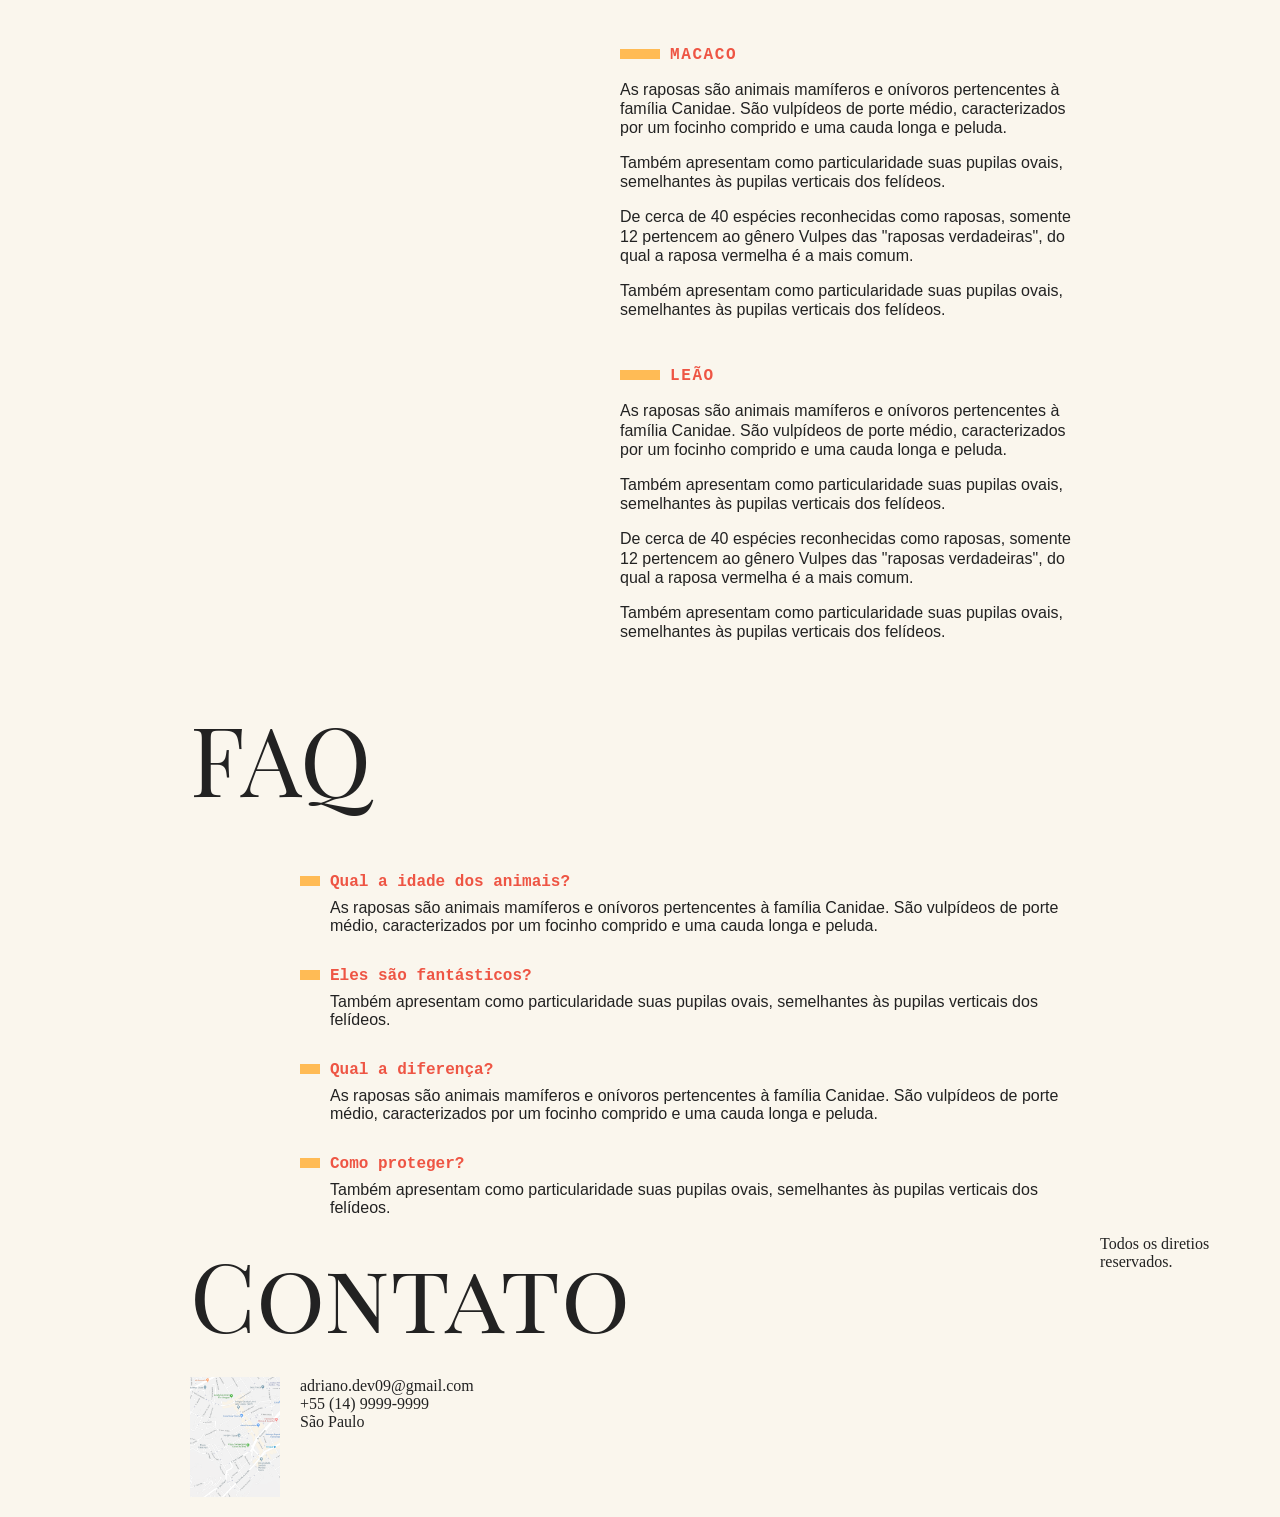
==== commit 31494580: "Localidade Alterada" ====
--- a/animais-fantasticos/index.html
+++ b/animais-fantasticos/index.html
@@ -203,7 +203,7 @@
       <ul class="dados">
         <li>adriano.dev09@gmail.com</li>
         <li>+55 (14) 9999-9999</li>
-        <li>Interior de São Paulo</li>
+        <li>São Paulo</li>
       </ul>
     </section>
     <footer class="copy">
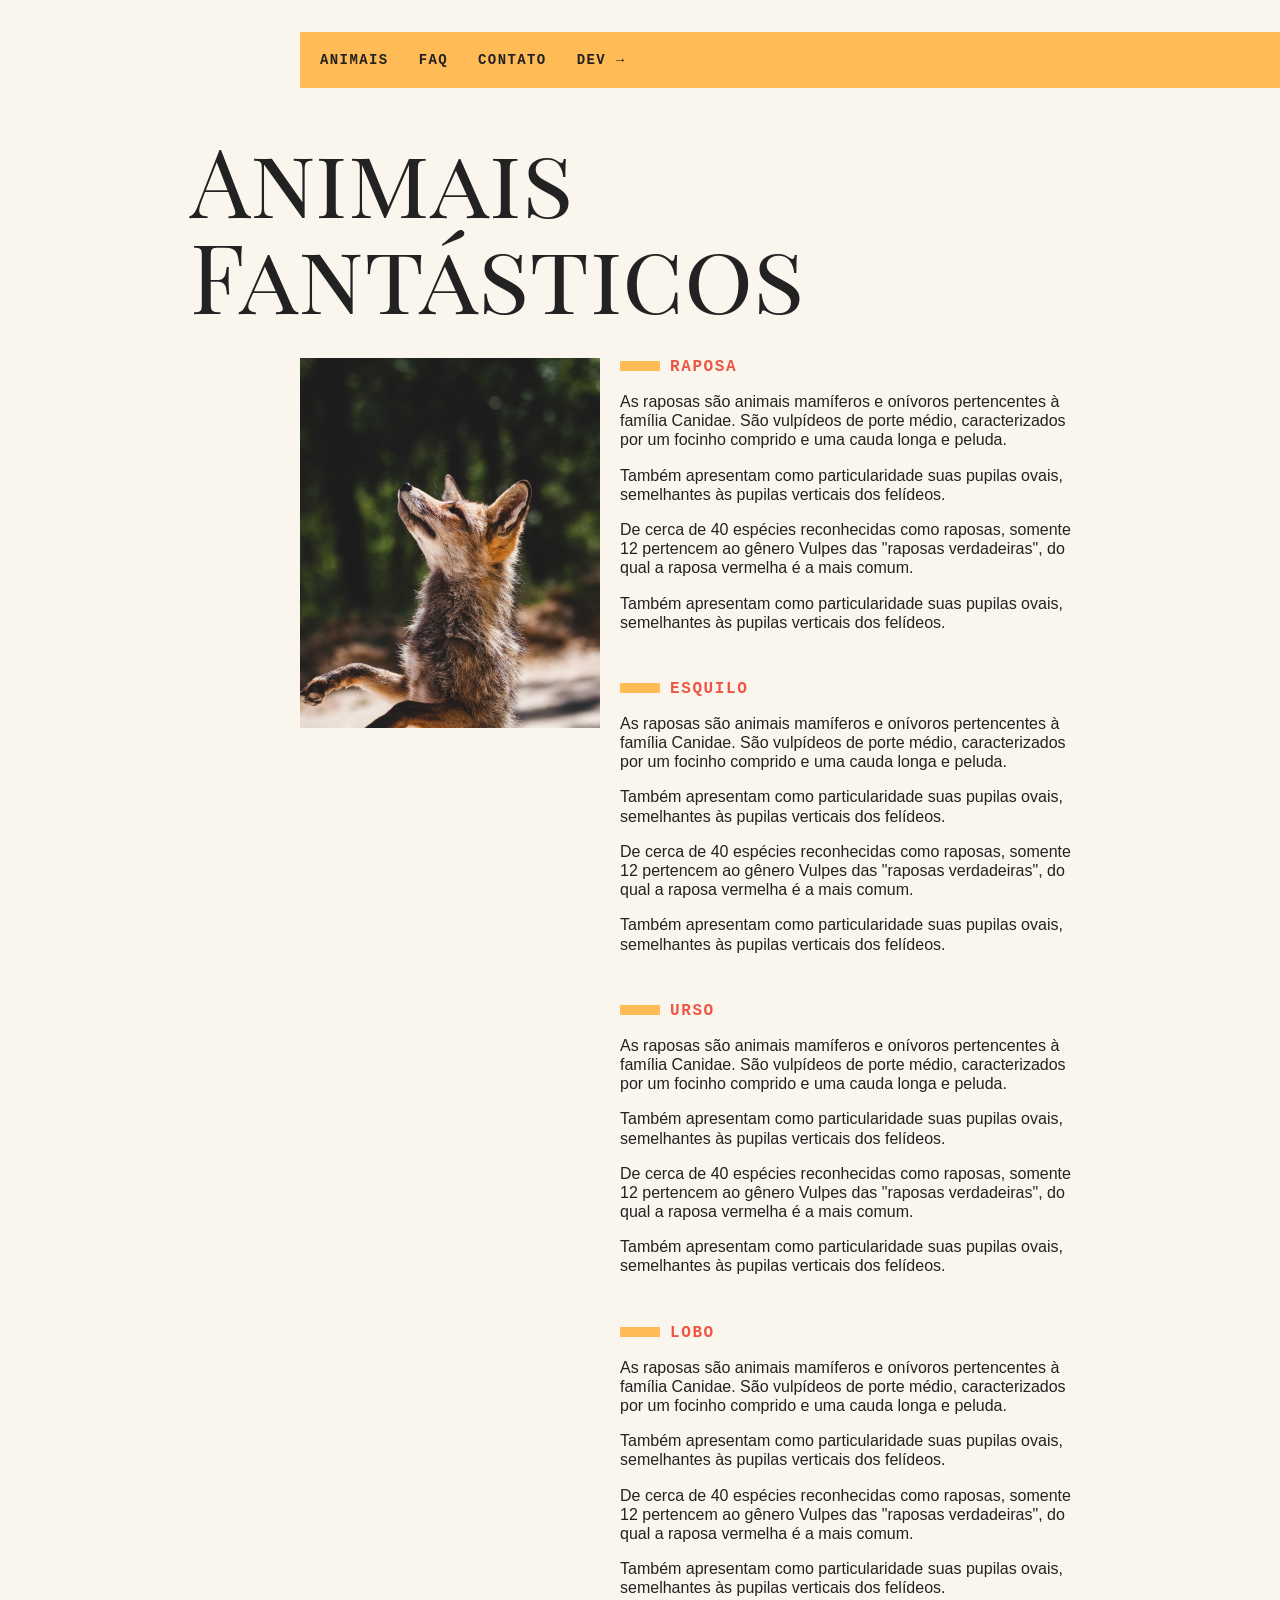
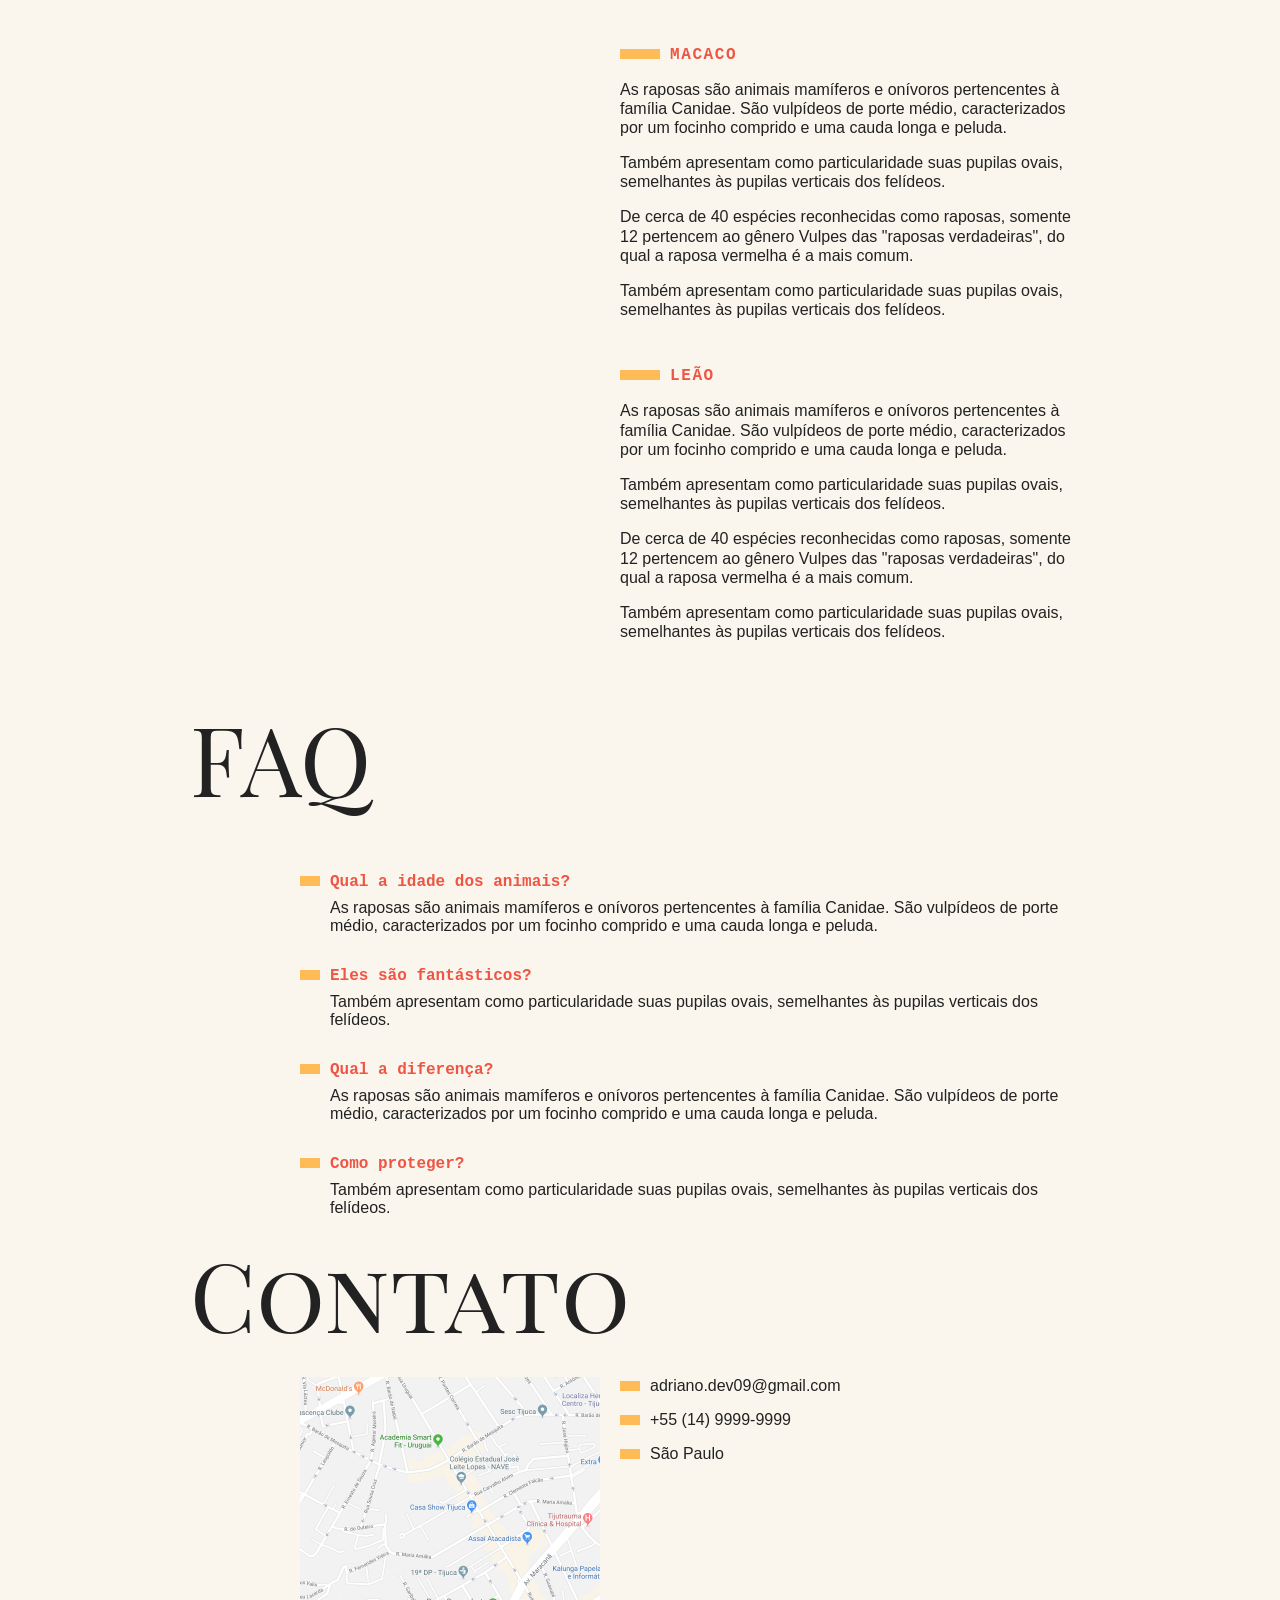
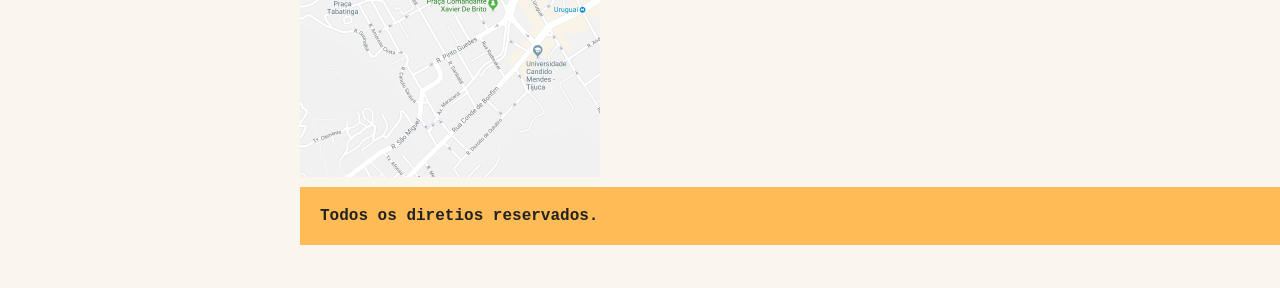
==== commit f69fb8d4: "Seleção de Elementos 2 Exercicios" ====
--- a/animais-fantasticos/index.html
+++ b/animais-fantasticos/index.html
@@ -209,6 +209,7 @@
     <footer class="copy">
       <p>Todos os diretios reservados.</p>
     </footer>
-    <script src="./script.js"></script>
+    <!-- <script src="./script.js"></script> -->
+    <script src="./ex.js"></script>
   </body>
 </html>
--- a/animais-fantasticos/css/style.css
+++ b/animais-fantasticos/css/style.css
@@ -151,3 +151,76 @@
   margin-bottom: 0.5rem;
   margin-left: 30px;
 }
+
+.mapa {
+  grid-column: 2;
+}
+
+.dados {
+  grid-column: 3;
+}
+
+.dados li {
+  margin-bottom: 1rem;
+  font-family: Helvetica, Arial;
+}
+
+.dados li::before {
+  content: "";
+  display: inline-block;
+  width: 20px;
+  height: 10px;
+  margin-right: 10px;
+  background: #fb5;
+}
+
+.copy {
+  grid-column: 3/5;
+  margin-bottom: 2rem;
+  background: #fb5;
+}
+
+.copy p {
+  padding: 20px;
+  font-family: "IBM Plex Mono", monospace;
+  font-weight: bold;
+}
+
+@media (max-width: 700px) {
+  body {
+    grid-template-columns: 1fr;
+  }
+
+  .menu,
+  .grid-section,
+  .copy {
+    grid-column: 1;
+  }
+
+  .grid-section {
+    grid-template-columns: 100px 1fr;
+    grid-gap: 10px;
+  }
+
+  .animais-lista {
+    grid-column: 1;
+  }
+
+  .faq-lista,
+  .dados,
+  .mapa {
+    grid-column: 1 / 3;
+  }
+
+  .grid-section h1 {
+    font-size: 3rem;
+  }
+
+  .menu {
+    margin-top: 0px;
+  }
+
+  .copy {
+    margin-bottom: 0px;
+  }
+}
